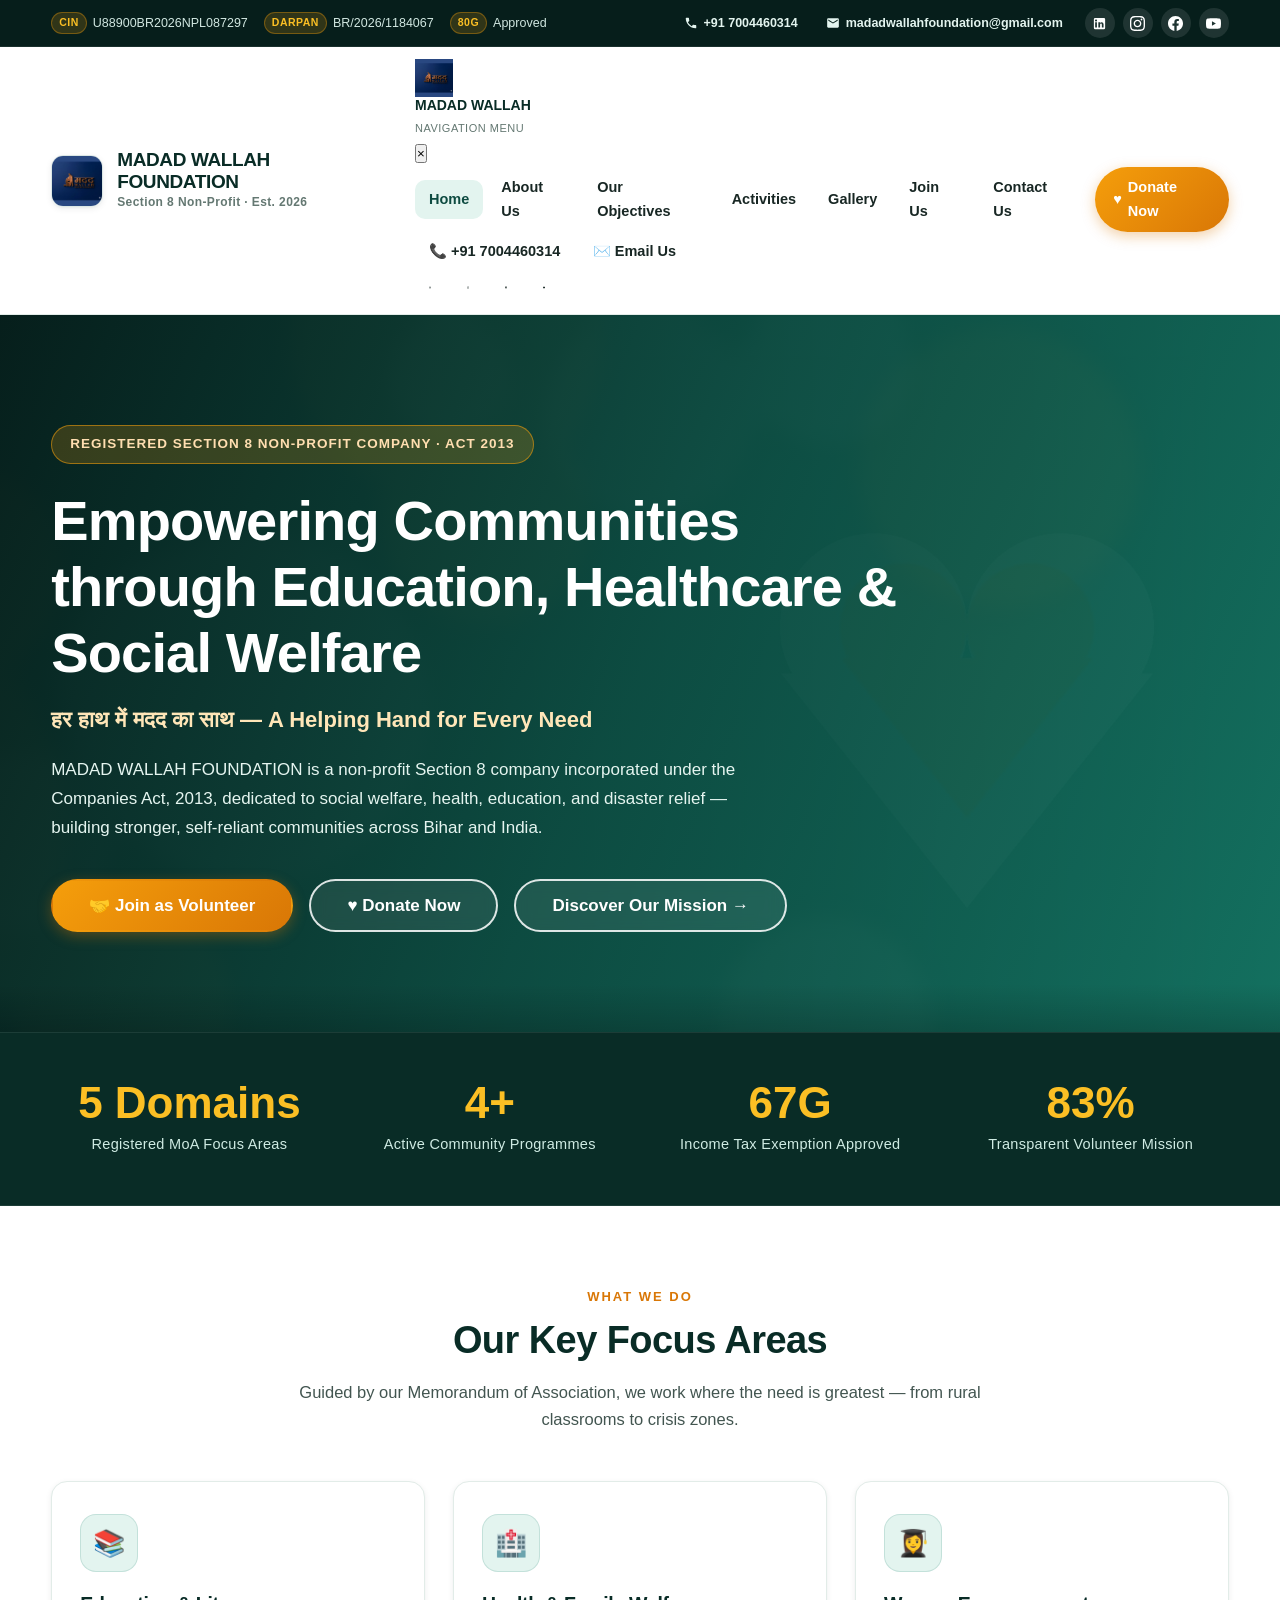
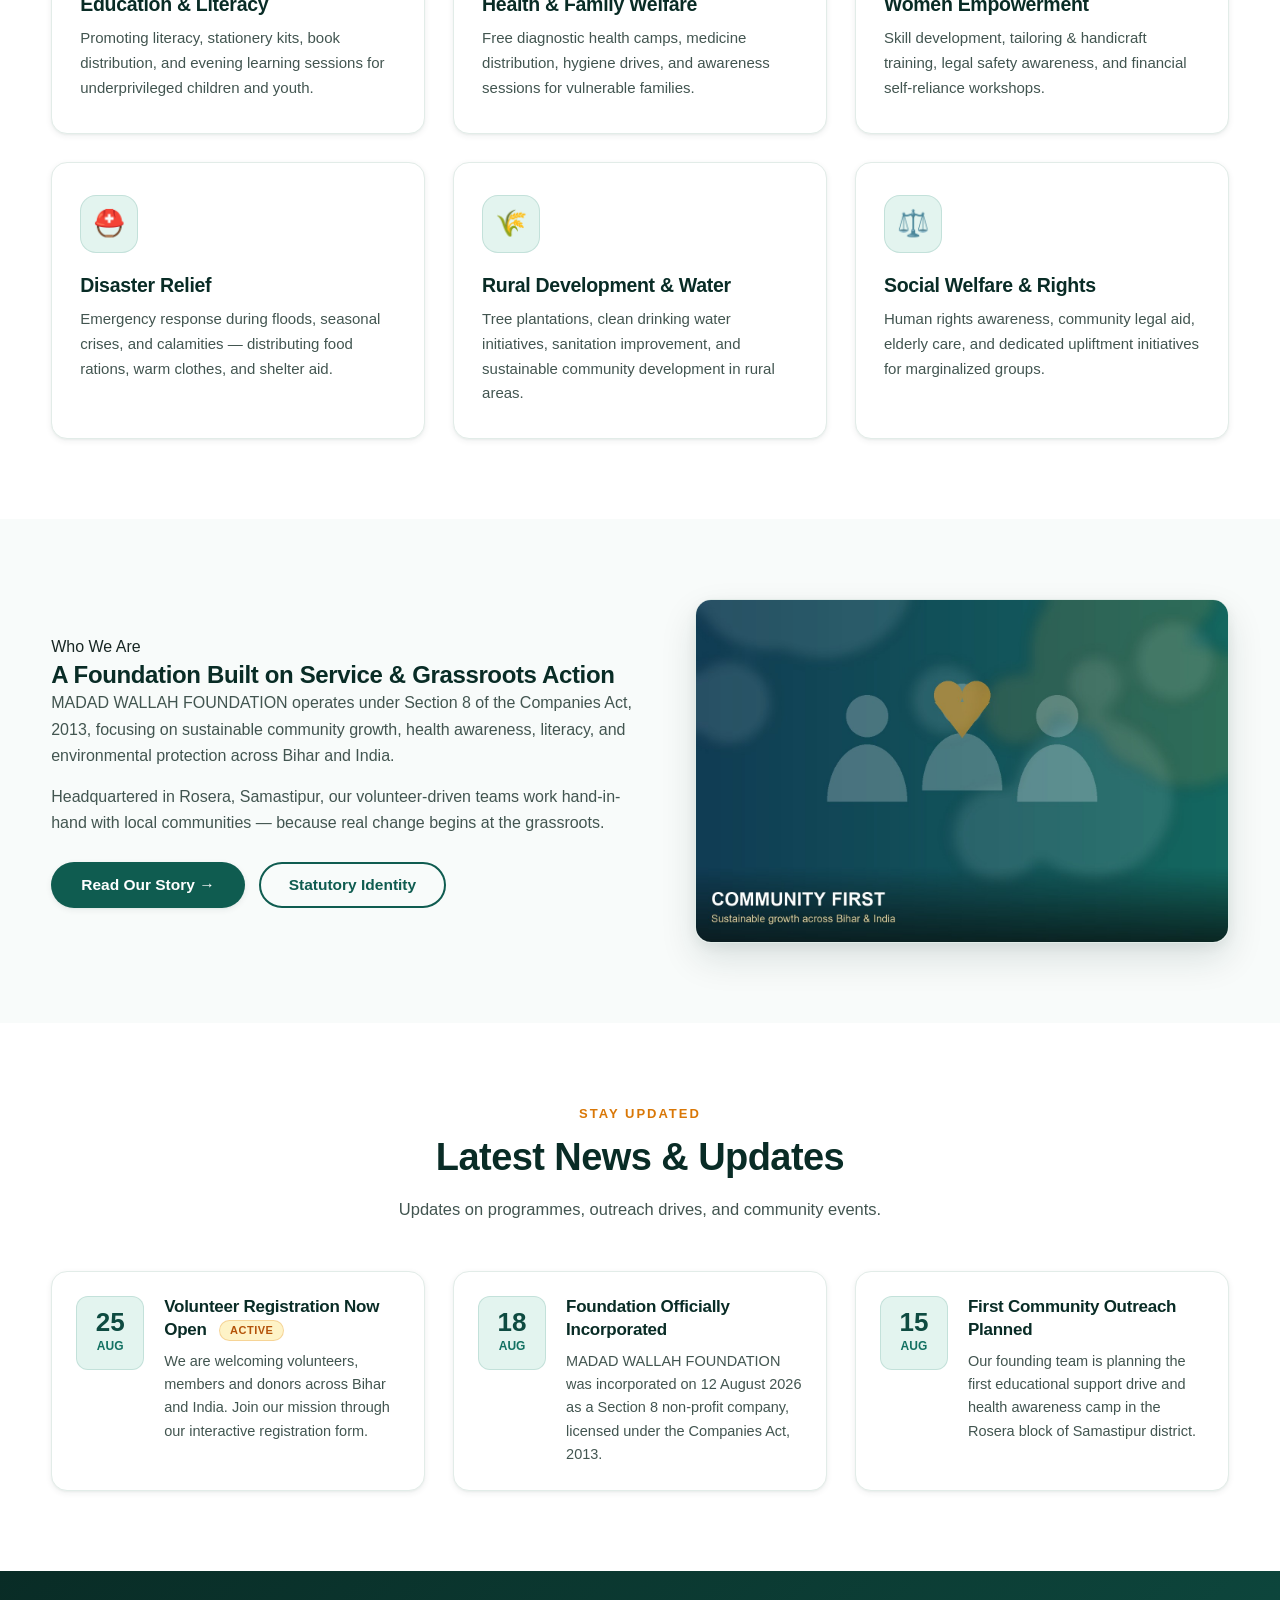
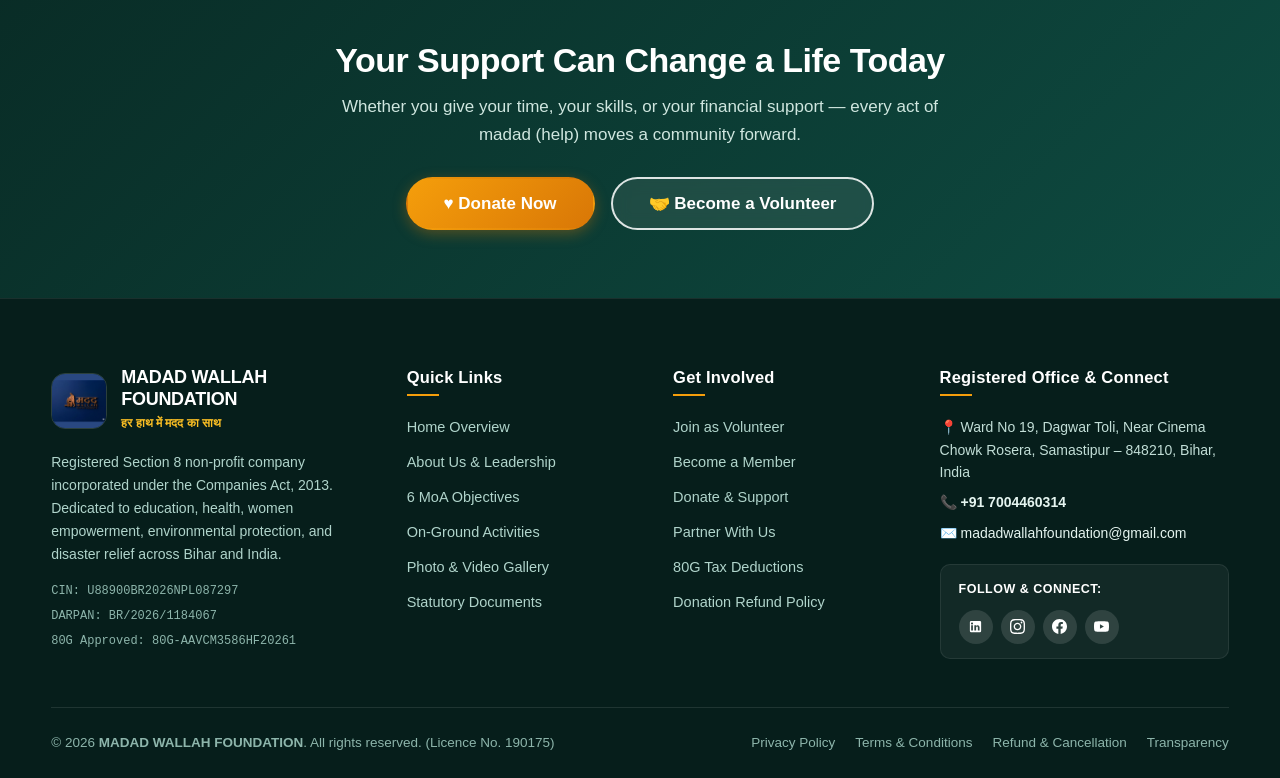
==== index.html @ eb976ca1 "Initial commit" ====
<!DOCTYPE html>
<html lang="en">
<head>
  <meta charset="UTF-8">
  <meta name="viewport" content="width=device-width, initial-scale=1.0">
  <title>Madad Wallah Foundation — Empowering Communities through Education, Healthcare &amp; Social Welfare</title>
  <meta name="description" content="MADAD WALLAH FOUNDATION is a Section 8 non-profit company dedicated to social welfare, health, education, women empowerment, disaster relief and rural development across Bihar and India. DARPAN ID: BR/2026/1184067.">
  <meta name="keywords" content="NGO Bihar, Madad Wallah Foundation, Section 8 company, education NGO, healthcare camps, disaster relief, Samastipur, volunteer, donate">
  <meta property="og:title" content="Madad Wallah Foundation — A Helping Hand for Every Need">
  <meta property="og:description" content="Non-profit Section 8 company dedicated to social welfare, health, education and disaster relief across Bihar and India.">
  <meta property="og:type" content="website">
  <meta property="og:image" content="images/hero-main.jpg">
  <link rel="icon" type="image/png" href="images/favicon.png">
  <link rel="stylesheet" href="css/style.css">
  <script type="application/ld+json">
  {
    "@context": "https://schema.org",
    "@type": "NGO",
    "name": "MADAD WALLAH FOUNDATION",
    "alternateName": "Madad Wallah Foundation",
    "description": "Non-profit Section 8 company incorporated under the Companies Act, 2013, dedicated to social welfare, health, education, and disaster relief.",
    "foundingDate": "2026-08-12",
    "email": "madadwallahfoundation@gmail.com",
    "telephone": "+91-7004460314",
    "sameAs": [
      "https://www.linkedin.com/in/madad-wallah-foundation-58b4a3435/",
      "https://www.instagram.com/madadwallah",
      "https://www.facebook.com/friendsofom"
    ],
    "address": {
      "@type": "PostalAddress",
      "streetAddress": "Ward No 19, Dagwar Toli, Near Cinema Chowk Rosera",
      "addressLocality": "Rosera",
      "addressRegion": "Samastipur, Bihar",
      "postalCode": "848210",
      "addressCountry": "IN"
    },
    "areaServed": "India",
    "identifier": [
      {"@type": "PropertyValue", "name": "CIN", "value": "U88900BR2026NPL087297"},
      {"@type": "PropertyValue", "name": "DARPAN ID", "value": "BR/2026/1184067"},
      {"@type": "PropertyValue", "name": "PAN", "value": "AAVCM3586H"},
      {"@type": "PropertyValue", "name": "Income Tax 12A Registration No.", "value": "12A-AAVCM3586HE20261"},
      {"@type": "PropertyValue", "name": "Income Tax 80G Approval No.", "value": "80G-AAVCM3586HF20261"}
    ]
  }
  </script>
</head>
<body>
<a class="skip-link" href="#main">Skip to main content</a>

<!-- Reusable Top Bar -->
<site-topbar></site-topbar>

<!-- Reusable Header & Navigation -->
<site-header></site-header>

<main id="main">

<!-- ======= HERO ======= -->
<section class="hero">
  <div class="container">
    <span class="kicker">Registered Section 8 Non-Profit Company · Act 2013</span>
    <h1>Empowering Communities through Education, Healthcare &amp; Social Welfare</h1>
    <p class="tagline">हर हाथ में मदद का साथ — A Helping Hand for Every Need</p>
    <p class="intro">MADAD WALLAH FOUNDATION is a non-profit Section 8 company incorporated under the Companies Act, 2013, dedicated to social welfare, health, education, and disaster relief — building stronger, self-reliant communities across Bihar and India.</p>
    <div class="cta-row">
      <a href="join.html" class="btn btn-accent btn-lg">🤝 Join as Volunteer</a>
      <a href="donate.html" class="btn btn-outline btn-lg">♥ Donate Now</a>
      <a href="about.html" class="btn btn-outline btn-lg">Discover Our Mission →</a>
    </div>
  </div>
</section>

<!-- ======= STATS COUNTER STRIP ======= -->
<section class="stats" aria-label="Foundation highlights">
  <div class="container">
    <div class="stat"><div class="num" data-count="6" data-suffix=" Domains">0</div><div class="lbl">Registered MoA Focus Areas</div></div>
    <div class="stat"><div class="num" data-count="5" data-suffix="+">0</div><div class="lbl">Active Community Programmes</div></div>
    <div class="stat"><div class="num" data-count="80" data-suffix="G">80G</div><div class="lbl">Income Tax Exemption Approved</div></div>
    <div class="stat"><div class="num" data-count="100" data-suffix="%">0</div><div class="lbl">Transparent Volunteer Mission</div></div>
  </div>
</section>

<!-- ======= KEY FOCUS AREAS ======= -->
<section class="section">
  <div class="container">
    <div class="section-head">
      <span class="eyebrow">What We Do</span>
      <h2>Our Key Focus Areas</h2>
      <p>Guided by our Memorandum of Association, we work where the need is greatest — from rural classrooms to crisis zones.</p>
    </div>
    <div class="grid grid-3">
      <div class="card">
        <div class="icon">📚</div>
        <h3>Education &amp; Literacy</h3>
        <p>Promoting literacy, stationery kits, book distribution, and evening learning sessions for underprivileged children and youth.</p>
      </div>
      <div class="card">
        <div class="icon">🏥</div>
        <h3>Health &amp; Family Welfare</h3>
        <p>Free diagnostic health camps, medicine distribution, hygiene drives, and awareness sessions for vulnerable families.</p>
      </div>
      <div class="card">
        <div class="icon">👩‍🎓</div>
        <h3>Women Empowerment</h3>
        <p>Skill development, tailoring &amp; handicraft training, legal safety awareness, and financial self-reliance workshops.</p>
      </div>
      <div class="card">
        <div class="icon">⛑️</div>
        <h3>Disaster Relief</h3>
        <p>Emergency response during floods, seasonal crises, and calamities — distributing food rations, warm clothes, and shelter aid.</p>
      </div>
      <div class="card">
        <div class="icon">🌾</div>
        <h3>Rural Development &amp; Water</h3>
        <p>Tree plantations, clean drinking water initiatives, sanitation improvement, and sustainable community development in rural areas.</p>
      </div>
      <div class="card">
        <div class="icon">⚖️</div>
        <h3>Social Welfare &amp; Rights</h3>
        <p>Human rights awareness, community legal aid, elderly care, and dedicated upliftment initiatives for marginalized groups.</p>
      </div>
    </div>
  </div>
</section>

<!-- ======= ABOUT PREVIEW ======= -->
<section class="section section-soft">
  <div class="container">
    <div class="about-split">
      <div>
        <span class="eyebrow">Who We Are</span>
        <h2>A Foundation Built on Service &amp; Grassroots Action</h2>
        <p style="color:var(--ink-soft);margin-bottom:14px;">MADAD WALLAH FOUNDATION operates under Section 8 of the Companies Act, 2013, focusing on sustainable community growth, health awareness, literacy, and environmental protection across Bihar and India.</p>
        <p style="color:var(--ink-soft);margin-bottom:26px;">Headquartered in Rosera, Samastipur, our volunteer-driven teams work hand-in-hand with local communities — because real change begins at the grassroots.</p>
        <div style="display:flex;gap:14px;flex-wrap:wrap;">
          <a href="about.html" class="btn btn-primary">Read Our Story →</a>
          <a href="transparency.html" class="btn btn-outline-dark">Statutory Identity</a>
        </div>
      </div>
      <img src="images/about-community.jpg" alt="Madad Wallah Foundation volunteers working with the community" loading="lazy">
    </div>
  </div>
</section>

<!-- ======= LATEST NEWS ======= -->
<section class="section">
  <div class="container">
    <div class="section-head">
      <span class="eyebrow">Stay Updated</span>
      <h2>Latest News &amp; Updates</h2>
      <p>Updates on programmes, outreach drives, and community events.</p>
    </div>
    <div class="grid grid-3">
      <article class="news-item">
        <div class="date"><div class="d">25</div><div class="m">Aug</div></div>
        <div>
          <h3>Volunteer Registration Now Open <span class="badge-new">Active</span></h3>
          <p>We are welcoming volunteers, members and donors across Bihar and India. Join our mission through our interactive registration form.</p>
        </div>
      </article>
      <article class="news-item">
        <div class="date"><div class="d">18</div><div class="m">Aug</div></div>
        <div>
          <h3>Foundation Officially Incorporated</h3>
          <p>MADAD WALLAH FOUNDATION was incorporated on 12 August 2026 as a Section 8 non-profit company, licensed under the Companies Act, 2013.</p>
        </div>
      </article>
      <article class="news-item">
        <div class="date"><div class="d">15</div><div class="m">Aug</div></div>
        <div>
          <h3>First Community Outreach Planned</h3>
          <p>Our founding team is planning the first educational support drive and health awareness camp in the Rosera block of Samastipur district.</p>
        </div>
      </article>
    </div>
  </div>
</section>

<!-- ======= CTA BAND ======= -->
<section class="section section-dark" style="padding:68px 0;">
  <div class="container" style="text-align:center;">
    <h2 style="font-size:clamp(24px,3vw,34px);margin-bottom:12px;">Your Support Can Change a Life Today</h2>
    <p style="max-width:640px;margin:0 auto 28px;color:#cfe6df;font-size:17px;">Whether you give your time, your skills, or your financial support — every act of madad (help) moves a community forward.</p>
    <div class="cta-row" style="display:flex;gap:16px;justify-content:center;flex-wrap:wrap;">
      <a href="donate.html" class="btn btn-accent btn-lg">♥ Donate Now</a>
      <a href="join.html" class="btn btn-outline btn-lg">🤝 Become a Volunteer</a>
    </div>
  </div>
</section>

</main>

<!-- Reusable Footer -->
<site-footer></site-footer>

<script src="js/components.js"></script>
<script src="js/main.js"></script>
</body>
</html>
---- css/style.css ----
/* ============================================================
   MADAD WALLAH FOUNDATION — Modern Design System Stylesheet
   Production NGO Website · Section 8 Non-Profit Company
   Responsive, Accessible (WCAG AA), Fast & Refined UI/UX
   ============================================================ */

/* ---------- Design Tokens ---------- */
:root {
  --green-950: #061e1b;
  --green-900: #092c26;
  --green-850: #0c3831;
  --green-800: #0e4b41;
  --green-700: #0f5c50;
  --green-600: #137162;
  --green-500: #1b8d7b;
  --green-400: #29aa95;
  --green-200: #bfe5db;
  --green-100: #e3f4ef;
  --green-50:  #f3faf8;

  --saffron-700: #b45309;
  --saffron-600: #d97706;
  --saffron-500: #f59e0b;
  --saffron-400: #fbbf24;
  --saffron-100: #fef3c7;
  --saffron-50:  #fffbeb;

  --ink: #182724;
  --ink-soft: #425550;
  --muted: #647872;
  --line: #e2ece8;
  --line-dark: #c5d8d2;
  --bg: #ffffff;
  --bg-soft: #f8fbfa;
  --bg-subtle: #edf5f2;
  --white: #ffffff;
  --danger: #dc2626;
  --danger-bg: #fef2f2;
  --success: #16a34a;
  --success-bg: #f0fdf4;

  --radius-xs: 6px;
  --radius-sm: 10px;
  --radius: 16px;
  --radius-lg: 22px;
  --radius-full: 9999px;

  --shadow-xs: 0 1px 2px rgba(9, 44, 38, 0.05);
  --shadow-sm: 0 2px 6px rgba(9, 44, 38, 0.07), 0 1px 2px rgba(9, 44, 38, 0.04);
  --shadow-md: 0 8px 24px rgba(9, 44, 38, 0.08), 0 2px 6px rgba(9, 44, 38, 0.04);
  --shadow-lg: 0 16px 36px rgba(9, 44, 38, 0.12), 0 4px 12px rgba(9, 44, 38, 0.06);
  --shadow-xl: 0 24px 52px rgba(9, 44, 38, 0.16);

  --font-sans: -apple-system, BlinkMacSystemFont, "Segoe UI", Roboto, "Helvetica Neue", Arial, sans-serif;
  --font-head: -apple-system, BlinkMacSystemFont, "Segoe UI", Roboto, "Helvetica Neue", Arial, sans-serif;

  --transition-fast: 0.15s ease;
  --transition-base: 0.25s cubic-bezier(0.16, 1, 0.3, 1);
  --transition-slow: 0.4s cubic-bezier(0.16, 1, 0.3, 1);
}

/* ---------- Reset & Base ---------- */
*, *::before, *::after {
  margin: 0;
  padding: 0;
  box-sizing: border-box;
}

html {
  scroll-behavior: smooth;
  -webkit-text-size-adjust: 100%;
}

body {
  font-family: var(--font-sans);
  color: var(--ink);
  background: var(--bg);
  line-height: 1.65;
  font-size: 16px;
  -webkit-font-smoothing: antialiased;
  -moz-osx-font-smoothing: grayscale;
  overflow-x: hidden;
}

body.menu-locked {
  overflow: hidden;
}

img, svg {
  max-width: 100%;
  display: block;
}

a {
  color: var(--green-600);
  text-decoration: none;
  transition: color var(--transition-fast), opacity var(--transition-fast);
}

a:hover {
  color: var(--green-500);
}

h1, h2, h3, h4, h5, h6 {
  font-family: var(--font-head);
  line-height: 1.25;
  color: var(--green-900);
  font-weight: 700;
  letter-spacing: -0.015em;
}

p {
  margin-bottom: 1rem;
}
p:last-child {
  margin-bottom: 0;
}

/* Custom Elements display */
site-topbar, site-header, site-footer {
  display: block;
  width: 100%;
}

.container {
  width: min(1200px, 92%);
  margin: 0 auto;
}

.section {
  padding: 80px 0;
  position: relative;
}

.section-soft {
  background: var(--bg-soft);
}

.section-dark {
  background: linear-gradient(135deg, var(--green-900) 0%, var(--green-800) 100%);
  color: #e2f2ed;
}

.section-dark h2, .section-dark h3 {
  color: #ffffff;
}

/* ---------- Accessibility & Focus ---------- */
.skip-link {
  position: absolute;
  left: -9999px;
  top: 12px;
  z-index: 999;
  background: var(--saffron-500);
  color: var(--green-950);
  font-weight: 800;
  padding: 12px 20px;
  border-radius: var(--radius-xs);
  box-shadow: var(--shadow-lg);
}

.skip-link:focus {
  left: 16px;
}

:focus-visible {
  outline: 3px solid var(--saffron-500);
  outline-offset: 3px;
}

/* ---------- Topbar Component ---------- */
.topbar {
  background: var(--green-950);
  color: #d1e7e1;
  font-size: 13px;
  border-bottom: 1px solid rgba(255, 255, 255, 0.08);
  position: relative;
  z-index: 101;
}

.topbar .container {
  display: flex;
  align-items: center;
  justify-content: space-between;
  gap: 16px;
  padding: 8px 0;
  flex-wrap: wrap;
}

.topbar .reg-info {
  display: flex;
  align-items: center;
  gap: 16px;
  flex-wrap: wrap;
}

.topbar .topbar-right {
  display: flex;
  align-items: center;
  gap: 16px;
  flex-wrap: wrap;
}

.topbar .reg-item {
  display: inline-flex;
  align-items: center;
  gap: 6px;
  font-size: 12.5px;
  font-weight: 500;
}

.topbar .reg-badge {
  background: rgba(245, 158, 11, 0.18);
  color: var(--saffron-400);
  font-weight: 800;
  font-size: 10.5px;
  padding: 1px 7px;
  border-radius: var(--radius-full);
  letter-spacing: 0.5px;
  border: 1px solid rgba(245, 158, 11, 0.35);
}

.topbar .topbar-link {
  display: inline-flex;
  align-items: center;
  gap: 6px;
  color: #e3f4ef;
  font-weight: 600;
  font-size: 12.5px;
  padding: 2px 6px;
  border-radius: var(--radius-xs);
  transition: background var(--transition-fast), color var(--transition-fast);
}

.topbar .topbar-link:hover {
  background: rgba(255, 255, 255, 0.12);
  color: var(--saffron-400);
}

/* Social Media Buttons */
.socials {
  display: flex;
  align-items: center;
  gap: 8px;
}

.social-btn {
  width: 30px;
  height: 30px;
  border-radius: 50%;
  display: inline-flex;
  align-items: center;
  justify-content: center;
  background: rgba(255, 255, 255, 0.10);
  color: #ffffff;
  transition: all var(--transition-base);
  position: relative;
}

.social-btn svg {
  width: 15px;
  height: 15px;
  transition: transform var(--transition-fast);
}

.social-btn:hover {
  transform: translateY(-2px) scale(1.08);
  color: #ffffff;
}

.social-btn:hover svg {
  transform: scale(1.1);
}

.social-btn.social-linkedin:hover {
  background: #0077b5;
  box-shadow: 0 4px 12px rgba(0, 119, 181, 0.4);
}

.social-btn.social-instagram:hover {
  background: radial-gradient(circle at 30% 107%, #fdf497 0%, #fdf497 5%, #fd5949 45%, #d6249f 60%, #285AEB 90%);
  box-shadow: 0 4px 12px rgba(214, 36, 159, 0.4);
}

.social-btn.social-facebook:hover {
  background: #1877f2;
  box-shadow: 0 4px 12px rgba(24, 119, 242, 0.4);
}

.social-btn.social-youtube:hover {
  background: #ff0000;
  box-shadow: 0 4px 12px rgba(255, 0, 0, 0.4);
}

/* ---------- Site Header & Navigation ---------- */
.site-header {
  background: rgba(255, 255, 255, 0.96);
  backdrop-filter: blur(14px);
  -webkit-backdrop-filter: blur(14px);
  position: sticky;
  top: 0;
  z-index: 100;
  border-bottom: 1px solid var(--line);
  box-shadow: var(--shadow-xs);
  transition: box-shadow var(--transition-base);
}

.site-header .container {
  display: flex;
  align-items: center;
  justify-content: space-between;
  padding: 12px 0;
  gap: 20px;
}

.brand {
  display: flex;
  align-items: center;
  gap: 14px;
  text-decoration: none;
}

.brand img {
  width: 52px;
  height: 52px;
  border-radius: 12px;
  object-fit: cover;
  box-shadow: var(--shadow-sm);
  border: 1px solid rgba(15, 92, 80, 0.15);
}

.brand .brand-text {
  display: flex;
  flex-direction: column;
}

.brand .brand-name {
  font-family: var(--font-head);
  font-weight: 800;
  font-size: 19px;
  color: var(--green-900);
  letter-spacing: -0.02em;
  line-height: 1.15;
}

.brand .brand-sub {
  font-size: 12px;
  color: var(--muted);
  font-weight: 600;
  letter-spacing: 0.4px;
}

.main-nav ul {
  display: flex;
  list-style: none;
  gap: 4px;
  align-items: center;
}

.main-nav a {
  display: inline-flex;
  align-items: center;
  padding: 8px 14px;
  border-radius: var(--radius-sm);
  color: var(--ink);
  font-weight: 600;
  font-size: 14.5px;
  transition: all var(--transition-fast);
  position: relative;
}

.main-nav a:hover {
  background: var(--green-100);
  color: var(--green-700);
}

.main-nav a.active {
  color: var(--green-800);
  background: var(--green-100);
  font-weight: 700;
}

/* Nav Donate CTA button */
.main-nav a.nav-donate {
  background: linear-gradient(135deg, var(--saffron-500) 0%, var(--saffron-600) 100%);
  color: #ffffff;
  font-weight: 800;
  padding: 9px 18px;
  border-radius: var(--radius-full);
  margin-left: 8px;
  box-shadow: 0 4px 14px rgba(217, 119, 6, 0.35);
  display: inline-flex;
  gap: 6px;
  align-items: center;
}

.main-nav a.nav-donate:hover {
  background: linear-gradient(135deg, var(--saffron-600) 0%, var(--saffron-700) 100%);
  color: #ffffff;
  transform: translateY(-2px);
  box-shadow: 0 6px 18px rgba(217, 119, 6, 0.45);
}

.heart-pulse {
  display: inline-block;
  animation: pulseHeart 1.8s infinite ease-in-out;
  color: #ffffff;
}

@keyframes pulseHeart {
  0%, 100% { transform: scale(1); }
  50% { transform: scale(1.25); }
}

/* Mobile Nav Toggle */
.nav-toggle {
  display: none;
  background: var(--green-50);
  border: 1.5px solid var(--line-dark);
  border-radius: var(--radius-sm);
  width: 44px;
  height: 44px;
  cursor: pointer;
  align-items: center;
  justify-content: center;
  padding: 0;
  transition: all var(--transition-fast);
}

.nav-toggle:hover {
  background: var(--green-100);
  border-color: var(--green-600);
}

.nav-toggle-icon {
  width: 22px;
  height: 16px;
  position: relative;
  display: flex;
  flex-direction: column;
  justify-content: space-between;
}

.nav-toggle-icon span {
  display: block;
  height: 2.5px;
  width: 100%;
  background: var(--green-900);
  border-radius: 2px;
  transition: all var(--transition-base);
  transform-origin: center;
}

.nav-toggle.open .nav-toggle-icon span:nth-child(1) {
  transform: translateY(6.75px) rotate(45deg);
}

.nav-toggle.open .nav-toggle-icon span:nth-child(2) {
  opacity: 0;
  transform: scaleX(0);
}

.nav-toggle.open .nav-toggle-icon span:nth-child(3) {
  transform: translateY(-6.75px) rotate(-45deg);
}

.nav-backdrop {
  display: none;
  position: fixed;
  inset: 0;
  background: rgba(6, 30, 27, 0.5);
  backdrop-filter: blur(4px);
  z-index: 95;
  opacity: 0;
  transition: opacity var(--transition-base);
}

.nav-backdrop.show {
  display: block;
  opacity: 1;
}

/* ---------- Buttons ---------- */
.btn {
  display: inline-flex;
  align-items: center;
  justify-content: center;
  gap: 10px;
  padding: 13px 28px;
  border-radius: var(--radius-full);
  font-weight: 700;
  font-size: 15.5px;
  border: 2px solid transparent;
  cursor: pointer;
  transition: all var(--transition-base);
  text-align: center;
  text-decoration: none;
  line-height: 1;
}

.btn-primary {
  background: var(--green-700);
  color: #ffffff;
  box-shadow: var(--shadow-sm);
}

.btn-primary:hover {
  background: var(--green-600);
  color: #ffffff;
  transform: translateY(-2px);
  box-shadow: var(--shadow-md);
}

.btn-accent {
  background: linear-gradient(135deg, var(--saffron-500) 0%, var(--saffron-600) 100%);
  color: #ffffff;
  box-shadow: 0 4px 14px rgba(217, 119, 6, 0.35);
}

.btn-accent:hover {
  background: linear-gradient(135deg, var(--saffron-600) 0%, var(--saffron-700) 100%);
  color: #ffffff;
  transform: translateY(-2px);
  box-shadow: 0 8px 22px rgba(217, 119, 6, 0.45);
}

.btn-outline {
  border-color: rgba(255, 255, 255, 0.85);
  color: #ffffff;
  background: rgba(255, 255, 255, 0.08);
  backdrop-filter: blur(8px);
}

.btn-outline:hover {
  background: #ffffff;
  color: var(--green-900);
  border-color: #ffffff;
  transform: translateY(-2px);
  box-shadow: var(--shadow-md);
}

.btn-outline-dark {
  border-color: var(--green-700);
  color: var(--green-700);
  background: transparent;
}

.btn-outline-dark:hover {
  background: var(--green-700);
  color: #ffffff;
  transform: translateY(-2px);
}

.btn-lg {
  padding: 16px 36px;
  font-size: 17px;
}

.btn-block {
  width: 100%;
}

/* ---------- Hero Section (Home) ---------- */
.hero {
  position: relative;
  color: #ffffff;
  overflow: hidden;
  background: linear-gradient(115deg, rgba(6, 30, 27, 0.94) 0%, rgba(13, 75, 65, 0.88) 50%, rgba(19, 113, 98, 0.76) 100%),
              url("../images/hero-main.jpg") center/cover no-repeat;
}

.hero::after {
  content: "";
  position: absolute;
  bottom: 0;
  left: 0;
  right: 0;
  height: 48px;
  background: linear-gradient(to top, rgba(0, 0, 0, 0.2), transparent);
  pointer-events: none;
}

.hero .container {
  padding: 110px 0 100px;
  position: relative;
  z-index: 2;
}

.hero .kicker {
  display: inline-flex;
  align-items: center;
  gap: 8px;
  background: rgba(245, 158, 11, 0.2);
  border: 1px solid rgba(245, 158, 11, 0.55);
  color: #ffdeb0;
  padding: 7px 18px;
  border-radius: var(--radius-full);
  font-size: 13.5px;
  font-weight: 700;
  letter-spacing: 1px;
  text-transform: uppercase;
  margin-bottom: 24px;
}

.hero h1 {
  color: #ffffff;
  font-size: clamp(32px, 4.8vw, 56px);
  font-weight: 800;
  max-width: 860px;
  margin-bottom: 16px;
  line-height: 1.18;
}

.hero .tagline {
  font-size: clamp(18px, 2.2vw, 22px);
  color: #ffe6b8;
  font-weight: 600;
  margin-bottom: 18px;
}

.hero p.intro {
  max-width: 700px;
  font-size: 17px;
  color: #e5f5f0;
  margin-bottom: 36px;
  line-height: 1.7;
}

.hero .cta-row {
  display: flex;
  gap: 16px;
  flex-wrap: wrap;
}

/* ---------- Page Hero (Inner Pages) ---------- */
.page-hero {
  background: linear-gradient(110deg, rgba(6, 30, 27, 0.95), rgba(13, 75, 65, 0.88)),
              url("../images/hero-main.jpg") center/cover no-repeat;
  color: #ffffff;
  padding: 68px 0;
  text-align: center;
  border-bottom: 1px solid var(--line);
}

.page-hero h1 {
  color: #ffffff;
  font-size: clamp(28px, 3.8vw, 44px);
  margin-bottom: 10px;
  font-weight: 800;
}

.page-hero p {
  color: #d7ede6;
  max-width: 650px;
  margin: 0 auto;
  font-size: 17px;
}

.breadcrumb {
  font-size: 13.5px;
  color: #b0d8cc;
  margin-top: 16px;
  display: inline-flex;
  align-items: center;
  gap: 6px;
}

.breadcrumb a {
  color: #fde68a;
  font-weight: 600;
}

.breadcrumb a:hover {
  color: #ffffff;
  text-decoration: underline;
}

/* ---------- Section Headings ---------- */
.section-head {
  text-align: center;
  max-width: 720px;
  margin: 0 auto 48px;
}

.section-head .eyebrow {
  color: var(--saffron-600);
  font-weight: 800;
  letter-spacing: 2px;
  text-transform: uppercase;
  font-size: 13px;
  margin-bottom: 10px;
  display: block;
}

.section-head h2 {
  font-size: clamp(26px, 3.2vw, 38px);
  margin-bottom: 14px;
}

.section-head p {
  color: var(--ink-soft);
  font-size: 16.5px;
}

/* ---------- Cards & Grids ---------- */
.grid {
  display: grid;
  gap: 28px;
}

.grid-2 { grid-template-columns: repeat(2, 1fr); }
.grid-3 { grid-template-columns: repeat(3, 1fr); }
.grid-4 { grid-template-columns: repeat(4, 1fr); }

.card {
  background: #ffffff;
  border: 1px solid var(--line);
  border-radius: var(--radius);
  padding: 32px 28px;
  box-shadow: var(--shadow-sm);
  transition: all var(--transition-base);
  position: relative;
}

.card:hover {
  transform: translateY(-5px);
  box-shadow: var(--shadow-md);
  border-color: var(--line-dark);
}

.card .icon {
  width: 58px;
  height: 58px;
  border-radius: 16px;
  display: flex;
  align-items: center;
  justify-content: center;
  font-size: 26px;
  margin-bottom: 20px;
  background: var(--green-100);
  border: 1px solid rgba(19, 113, 98, 0.15);
}

.card h3 {
  font-size: 19.5px;
  margin-bottom: 10px;
}

.card p {
  color: var(--ink-soft);
  font-size: 15px;
  line-height: 1.65;
}

/* ---------- Stats Counter Strip ---------- */
.stats {
  background: var(--green-900);
  color: #ffffff;
  border-top: 1px solid rgba(255, 255, 255, 0.08);
  border-bottom: 1px solid rgba(255, 255, 255, 0.08);
}

.stats .container {
  display: grid;
  grid-template-columns: repeat(4, 1fr);
  gap: 24px;
  padding: 48px 0;
  text-align: center;
}

.stat .num {
  font-size: clamp(34px, 3.5vw, 44px);
  font-weight: 800;
  color: var(--saffron-400);
  font-family: var(--font-head);
  line-height: 1;
  margin-bottom: 8px;
}

.stat .lbl {
  font-size: 14.5px;
  color: #cfebe3;
  letter-spacing: 0.3px;
  font-weight: 500;
}

/* ---------- News Items ---------- */
.news-item {
  display: flex;
  gap: 20px;
  background: #ffffff;
  border: 1px solid var(--line);
  border-radius: var(--radius);
  padding: 24px;
  box-shadow: var(--shadow-sm);
  transition: all var(--transition-base);
}

.news-item:hover {
  transform: translateY(-4px);
  box-shadow: var(--shadow-md);
  border-color: var(--line-dark);
}

.news-item .date {
  flex: 0 0 68px;
  text-align: center;
  background: var(--green-100);
  border-radius: 12px;
  padding: 12px 6px;
  height: fit-content;
  border: 1px solid rgba(19, 113, 98, 0.15);
}

.news-item .date .d {
  font-size: 26px;
  font-weight: 800;
  color: var(--green-800);
  line-height: 1;
}

.news-item .date .m {
  font-size: 12px;
  font-weight: 700;
  color: var(--green-600);
  text-transform: uppercase;
  margin-top: 2px;
}

.news-item h3 {
  font-size: 17px;
  margin-bottom: 8px;
  line-height: 1.35;
}

.news-item p {
  font-size: 14.5px;
  color: var(--ink-soft);
  line-height: 1.6;
}

.badge-new {
  display: inline-block;
  background: var(--saffron-100);
  color: var(--saffron-700);
  font-size: 11px;
  font-weight: 800;
  padding: 2px 10px;
  border-radius: var(--radius-full);
  letter-spacing: 0.5px;
  text-transform: uppercase;
  margin-left: 8px;
  vertical-align: middle;
  border: 1px solid rgba(217, 119, 6, 0.25);
}

/* ---------- About Page Elements ---------- */
.about-split {
  display: grid;
  grid-template-columns: 1.05fr 0.95fr;
  gap: 54px;
  align-items: center;
}

.about-split img {
  border-radius: var(--radius);
  box-shadow: var(--shadow-lg);
  border: 1px solid var(--line);
}

.vm-card {
  border-left: 5px solid var(--saffron-500);
}

.vm-card.mission {
  border-left-color: var(--green-600);
}

.leader-card {
  text-align: center;
}

.leader-card img {
  width: 136px;
  height: 136px;
  border-radius: 50%;
  margin: 0 auto 18px;
  border: 4px solid var(--green-100);
  box-shadow: var(--shadow-sm);
  object-fit: cover;
}

.leader-card h3 {
  font-size: 19px;
}

.leader-card .role {
  color: var(--saffron-600);
  font-weight: 700;
  font-size: 13.5px;
  text-transform: uppercase;
  letter-spacing: 1px;
  margin-bottom: 8px;
}

/* ---------- Objectives ---------- */
.obj-card {
  position: relative;
  overflow: hidden;
}

.obj-card::before {
  content: "";
  position: absolute;
  top: 0;
  left: 0;
  right: 0;
  height: 4px;
  background: linear-gradient(90deg, var(--green-600), var(--saffron-500));
}

.obj-card ul {
  list-style: none;
  margin-top: 14px;
}

.obj-card li {
  padding: 6px 0 6px 26px;
  position: relative;
  font-size: 14.5px;
  color: var(--ink-soft);
  line-height: 1.5;
}

.obj-card li::before {
  content: "✓";
  position: absolute;
  left: 0;
  color: var(--green-600);
  font-weight: 800;
}

/* ---------- Activities ---------- */
.activity-card {
  padding: 0;
  overflow: hidden;
}

.activity-card img {
  height: 220px;
  width: 100%;
  object-fit: cover;
  transition: transform var(--transition-slow);
}

.activity-card:hover img {
  transform: scale(1.05);
}

.activity-card .body {
  padding: 26px;
}

.activity-card .tag {
  display: inline-block;
  background: var(--green-100);
  color: var(--green-800);
  font-size: 12px;
  font-weight: 800;
  padding: 4px 14px;
  border-radius: var(--radius-full);
  letter-spacing: 0.6px;
  text-transform: uppercase;
  margin-bottom: 12px;
}

/* ---------- Gallery & Lightbox ---------- */
.gallery-grid {
  display: grid;
  grid-template-columns: repeat(3, 1fr);
  gap: 24px;
}

.gallery-item {
  position: relative;
  border-radius: var(--radius);
  overflow: hidden;
  cursor: pointer;
  box-shadow: var(--shadow-sm);
  border: none;
  padding: 0;
  background: none;
  display: block;
  width: 100%;
}

.gallery-item img {
  width: 100%;
  height: 270px;
  object-fit: cover;
  transition: transform var(--transition-slow);
}

.gallery-item:hover img {
  transform: scale(1.06);
}

.gallery-item .cap {
  position: absolute;
  inset: auto 0 0 0;
  padding: 40px 20px 16px;
  color: #ffffff;
  text-align: left;
  background: linear-gradient(transparent, rgba(6, 30, 27, 0.9) 70%);
  font-weight: 700;
  font-size: 15px;
}

.gallery-item .cap small {
  display: block;
  font-weight: 400;
  color: #fed7aa;
  font-size: 13px;
  margin-top: 3px;
}

/* Lightbox Modal */
.lightbox {
  position: fixed;
  inset: 0;
  background: rgba(4, 18, 16, 0.94);
  backdrop-filter: blur(8px);
  -webkit-backdrop-filter: blur(8px);
  z-index: 999;
  display: none;
  align-items: center;
  justify-content: center;
  padding: 40px;
}

.lightbox.open {
  display: flex;
}

.lightbox img {
  max-width: min(980px, 92vw);
  max-height: 80vh;
  border-radius: var(--radius);
  box-shadow: var(--shadow-xl);
  border: 1px solid rgba(255, 255, 255, 0.15);
  animation: zoomIn 0.25s ease;
}

@keyframes zoomIn {
  from { opacity: 0; transform: scale(0.95); }
  to { opacity: 1; transform: scale(1); }
}

.lightbox .lb-close {
  position: absolute;
  top: 24px;
  right: 32px;
  background: rgba(255, 255, 255, 0.1);
  border: 1px solid rgba(255, 255, 255, 0.2);
  color: #ffffff;
  font-size: 32px;
  width: 48px;
  height: 48px;
  border-radius: 50%;
  display: flex;
  align-items: center;
  justify-content: center;
  cursor: pointer;
  line-height: 1;
  transition: all var(--transition-fast);
}

.lightbox .lb-close:hover {
  background: var(--danger);
  border-color: var(--danger);
}

.lightbox .lb-nav {
  position: absolute;
  top: 50%;
  transform: translateY(-50%);
  background: rgba(255, 255, 255, 0.12);
  border: 1px solid rgba(255, 255, 255, 0.25);
  color: #ffffff;
  font-size: 28px;
  width: 52px;
  height: 52px;
  border-radius: 50%;
  display: flex;
  align-items: center;
  justify-content: center;
  cursor: pointer;
  transition: all var(--transition-fast);
}

.lightbox .lb-nav:hover {
  background: var(--saffron-500);
  color: var(--green-950);
  border-color: var(--saffron-500);
}

.lightbox .lb-prev { left: 24px; }
.lightbox .lb-next { right: 24px; }

.lightbox .lb-cap {
  position: absolute;
  bottom: 24px;
  color: #e5f5f0;
  font-size: 15px;
  text-align: center;
  width: 80%;
  left: 10%;
  background: rgba(0, 0, 0, 0.5);
  padding: 8px 16px;
  border-radius: var(--radius-full);
}

.lightbox .lb-counter {
  position: absolute;
  top: 32px;
  left: 32px;
  color: #fed7aa;
  font-weight: 700;
  font-size: 14px;
}

.video-grid {
  display: grid;
  grid-template-columns: repeat(2, 1fr);
  gap: 28px;
}

.video-frame {
  position: relative;
  padding-bottom: 56.25%;
  border-radius: var(--radius);
  overflow: hidden;
  box-shadow: var(--shadow-md);
  background: var(--green-900);
}

.video-frame iframe {
  position: absolute;
  inset: 0;
  width: 100%;
  height: 100%;
  border: 0;
}

/* ---------- Forms & Inputs ---------- */
.form-card {
  background: #ffffff;
  border: 1px solid var(--line);
  border-radius: var(--radius);
  box-shadow: var(--shadow-md);
  padding: 40px;
}

.form-grid {
  display: grid;
  grid-template-columns: 1fr 1fr;
  gap: 22px;
}

.form-group {
  display: flex;
  flex-direction: column;
  gap: 8px;
}

.form-group.full {
  grid-column: 1 / -1;
}

.form-group label {
  font-weight: 700;
  font-size: 14.5px;
  color: var(--green-900);
}

.form-group label .req {
  color: var(--danger);
  font-weight: 800;
}

.form-group input, .form-group select, .form-group textarea {
  padding: 13px 16px;
  border: 1.5px solid var(--line-dark);
  border-radius: var(--radius-sm);
  font-size: 15px;
  font-family: inherit;
  background: #ffffff;
  color: var(--ink);
  transition: all var(--transition-fast);
}

.form-group input:focus, .form-group select:focus, .form-group textarea:focus {
  border-color: var(--green-600);
  outline: none;
  box-shadow: 0 0 0 3px rgba(27, 141, 123, 0.18);
}

.form-group input.has-error, .form-group select.has-error, .form-group textarea.has-error {
  border-color: var(--danger);
  background: var(--danger-bg);
}

.form-error {
  color: var(--danger);
  font-size: 12.5px;
  font-weight: 600;
  margin-top: 2px;
}

.checkbox-row {
  display: flex;
  flex-wrap: wrap;
  gap: 12px;
}

.checkbox-row label {
  display: inline-flex;
  align-items: center;
  gap: 8px;
  background: var(--bg-soft);
  border: 1.5px solid var(--line);
  padding: 10px 18px;
  border-radius: var(--radius-full);
  cursor: pointer;
  font-weight: 600;
  font-size: 14px;
  transition: all var(--transition-fast);
}

.checkbox-row label:hover {
  background: var(--green-100);
  border-color: var(--green-400);
}

.checkbox-row input[type="checkbox"] {
  accent-color: var(--green-600);
  width: 17px;
  height: 17px;
}

.checkbox-row label:has(input:checked) {
  background: var(--green-100);
  border-color: var(--green-600);
  color: var(--green-900);
}

.form-note {
  font-size: 13.5px;
  color: var(--muted);
  margin-top: 14px;
}

.form-success {
  display: none;
  background: var(--success-bg);
  border: 1.5px solid var(--success);
  color: #14532d;
  padding: 18px 24px;
  border-radius: var(--radius-sm);
  font-weight: 600;
  margin-bottom: 24px;
}

.form-success.show {
  display: block;
}

/* Google Form Wrap */
.gform-wrap {
  border-radius: var(--radius);
  overflow: hidden;
  box-shadow: var(--shadow-md);
  background: #ffffff;
}

.gform-wrap iframe {
  width: 100%;
  height: 1200px;
  border: 0;
  display: block;
}

/* ---------- Donate Page ---------- */
.donate-grid {
  display: grid;
  grid-template-columns: 1.15fr 0.85fr;
  gap: 44px;
  align-items: start;
}

.bank-table-wrapper {
  overflow-x: auto;
  border-radius: var(--radius);
  box-shadow: var(--shadow-sm);
  border: 1px solid var(--line);
}

.bank-table {
  width: 100%;
  border-collapse: collapse;
  background: #ffffff;
}

.bank-table th, .bank-table td {
  padding: 16px 20px;
  text-align: left;
  font-size: 15px;
  border-bottom: 1px solid var(--line);
}

.bank-table th {
  background: var(--green-100);
  color: var(--green-900);
  width: 38%;
  font-size: 14px;
  font-weight: 700;
}

.bank-table tr:last-child th, .bank-table tr:last-child td {
  border-bottom: none;
}

.bank-table td {
  font-weight: 600;
  color: var(--ink);
}

.copy-btn {
  background: var(--green-100);
  border: 1px solid rgba(19, 113, 98, 0.2);
  color: var(--green-700);
  font-size: 12px;
  font-weight: 800;
  padding: 4px 10px;
  border-radius: var(--radius-xs);
  cursor: pointer;
  margin-left: 8px;
  transition: all var(--transition-fast);
}

.copy-btn:hover {
  background: var(--green-600);
  color: #ffffff;
}

.copy-btn.copy-success {
  background: var(--success);
  color: #ffffff;
  border-color: var(--success);
}

.copy-btn.copy-disabled {
  background: var(--saffron-100);
  color: var(--saffron-700);
  border-color: var(--saffron-400);
}

.qr-card {
  text-align: center;
}

.qr-card img {
  width: 230px;
  margin: 0 auto 16px;
  border: 1px solid var(--line);
  border-radius: var(--radius-sm);
  padding: 12px;
  background: #ffffff;
  box-shadow: var(--shadow-xs);
}

.upi-cta-btn {
  display: inline-flex;
  align-items: center;
  justify-content: center;
  gap: 8px;
  background: var(--green-700);
  color: #ffffff;
  padding: 10px 20px;
  border-radius: var(--radius-full);
  font-weight: 700;
  font-size: 14px;
  margin-top: 14px;
  text-decoration: none;
  transition: all var(--transition-fast);
}

.upi-cta-btn:hover {
  background: var(--green-600);
  color: #ffffff;
  transform: translateY(-2px);
}

.amount-chips {
  display: flex;
  gap: 10px;
  flex-wrap: wrap;
  margin: 18px 0;
}

.amount-chips button {
  border: 1.5px solid var(--green-600);
  background: #ffffff;
  color: var(--green-800);
  font-weight: 800;
  font-size: 16px;
  padding: 11px 22px;
  border-radius: var(--radius-sm);
  cursor: pointer;
  transition: all var(--transition-fast);
}

.amount-chips button:hover, .amount-chips button.sel {
  background: var(--green-700);
  color: #ffffff;
  box-shadow: 0 4px 12px rgba(15, 92, 80, 0.25);
}

.impact-list {
  list-style: none;
  margin-top: 12px;
}

.impact-list li {
  padding: 12px 0 12px 36px;
  position: relative;
  border-bottom: 1px dashed var(--line);
  font-size: 15px;
}

.impact-list li:last-child {
  border-bottom: none;
}

.impact-list li::before {
  content: "❤";
  position: absolute;
  left: 4px;
  color: var(--saffron-500);
  font-size: 18px;
}

.impact-list li strong {
  color: var(--green-800);
}

/* ---------- Statutory Documents & Transparency ---------- */
.doc-table-wrapper {
  overflow-x: auto;
  border-radius: var(--radius);
  box-shadow: var(--shadow-md);
  border: 1px solid var(--line);
}

.doc-table {
  width: 100%;
  border-collapse: collapse;
  background: #ffffff;
}

.doc-table th, .doc-table td {
  padding: 18px 24px;
  text-align: left;
  border-bottom: 1px solid var(--line);
  font-size: 15.5px;
}

.doc-table thead th {
  background: var(--green-800);
  color: #ffffff;
  font-size: 14.5px;
  letter-spacing: 0.5px;
  text-transform: uppercase;
  font-weight: 700;
}

.doc-table tbody tr:nth-child(even) {
  background: var(--bg-soft);
}

.doc-table td:last-child {
  font-weight: 700;
  color: var(--green-800);
  font-family: ui-monospace, SFMono-Regular, Consolas, Menlo, monospace;
}

/* ---------- Contact Page Enhancements ---------- */
.contact-grid {
  display: grid;
  grid-template-columns: 1fr 1.15fr;
  gap: 44px;
  align-items: start;
}

.contact-item {
  display: flex;
  gap: 18px;
  padding: 20px 0;
  border-bottom: 1px solid var(--line);
}

.contact-item:last-child {
  border-bottom: none;
}

.contact-item .ci-icon {
  flex: 0 0 52px;
  height: 52px;
  border-radius: 14px;
  background: var(--green-100);
  display: flex;
  align-items: center;
  justify-content: center;
  font-size: 22px;
  border: 1px solid rgba(19, 113, 98, 0.15);
}

.contact-item h3 {
  font-size: 17px;
  margin-bottom: 4px;
}

.contact-item p, .contact-item a {
  font-size: 15px;
  color: var(--ink-soft);
}

.social-links-grid {
  display: flex;
  flex-wrap: wrap;
  gap: 12px;
  margin-top: 12px;
}

.social-link-pill {
  display: inline-flex;
  align-items: center;
  gap: 8px;
  padding: 8px 16px;
  border-radius: var(--radius-full);
  font-size: 13.5px;
  font-weight: 700;
  color: #ffffff;
  text-decoration: none;
  transition: all var(--transition-fast);
}

.social-link-pill svg {
  width: 16px;
  height: 16px;
}

.social-link-pill.pill-linkedin {
  background: #0077b5;
}
.social-link-pill.pill-instagram {
  background: radial-gradient(circle at 30% 107%, #fdf497 0%, #fdf497 5%, #fd5949 45%, #d6249f 60%, #285AEB 90%);
}
.social-link-pill.pill-facebook {
  background: #1877f2;
}
.social-link-pill.pill-youtube {
  background: #ff0000;
}

.social-link-pill:hover {
  transform: translateY(-2px);
  box-shadow: var(--shadow-sm);
  color: #ffffff;
}

.map-frame {
  border-radius: var(--radius);
  overflow: hidden;
  box-shadow: var(--shadow-md);
  border: 1px solid var(--line);
}

.map-frame iframe {
  width: 100%;
  height: 420px;
  border: 0;
  display: block;
}

/* Quick Action Contact Cards */
.quick-contact-actions {
  display: grid;
  grid-template-columns: repeat(3, 1fr);
  gap: 18px;
  margin-bottom: 36px;
}

.quick-action-card {
  display: flex;
  align-items: center;
  gap: 14px;
  padding: 18px 20px;
  border-radius: var(--radius-sm);
  background: #ffffff;
  border: 1px solid var(--line);
  box-shadow: var(--shadow-xs);
  text-decoration: none;
  transition: all var(--transition-fast);
}

.quick-action-card:hover {
  border-color: var(--green-600);
  transform: translateY(-3px);
  box-shadow: var(--shadow-sm);
}

.quick-action-card .qa-icon {
  width: 44px;
  height: 44px;
  border-radius: 50%;
  background: var(--green-100);
  display: flex;
  align-items: center;
  justify-content: center;
  font-size: 20px;
  flex-shrink: 0;
}

.quick-action-card .qa-title {
  font-weight: 700;
  font-size: 14px;
  color: var(--green-900);
}

.quick-action-card .qa-sub {
  font-size: 12.5px;
  color: var(--muted);
}

/* ---------- Site Footer Component ---------- */
.site-footer {
  background: var(--green-950);
  color: #c2ded7;
  font-size: 14.5px;
  border-top: 1px solid rgba(255, 255, 255, 0.08);
  position: relative;
}

.footer-grid {
  display: grid;
  grid-template-columns: 1.4fr 1fr 1fr 1.3fr;
  gap: 44px;
  padding: 68px 0 48px;
}

.footer-logo-row {
  display: flex;
  align-items: center;
  gap: 14px;
  margin-bottom: 16px;
}

.footer-logo-row img {
  width: 56px;
  height: 56px;
  border-radius: 14px;
  border: 1px solid rgba(255, 255, 255, 0.15);
}

.footer-brand-title {
  color: #ffffff;
  font-size: 18px;
  font-weight: 800;
  line-height: 1.2;
}

.footer-brand-tagline {
  color: var(--saffron-400);
  font-size: 12px;
  font-weight: 600;
}

.footer-desc {
  font-size: 14px;
  line-height: 1.65;
  color: #b0d4cb;
  margin-bottom: 16px;
}

.footer-statutory-badges {
  display: flex;
  flex-direction: column;
  gap: 5px;
  font-size: 12px;
  color: #8db5ab;
  font-family: ui-monospace, SFMono-Regular, Consolas, monospace;
}

.footer-heading {
  color: #ffffff;
  font-size: 16.5px;
  margin-bottom: 20px;
  letter-spacing: 0.2px;
  position: relative;
  padding-bottom: 8px;
}

.footer-heading::after {
  content: "";
  position: absolute;
  bottom: 0;
  left: 0;
  width: 32px;
  height: 2px;
  background: var(--saffron-500);
}

.footer-links {
  list-style: none;
}

.footer-links li {
  margin-bottom: 11px;
}

.footer-links a {
  color: #b0d4cb;
  transition: all var(--transition-fast);
  display: inline-flex;
  align-items: center;
  gap: 6px;
}

.footer-links a:hover {
  color: var(--saffron-400);
  transform: translateX(3px);
}

.footer-address {
  font-style: normal;
  line-height: 1.6;
  font-size: 14px;
  margin-bottom: 20px;
}

.footer-address p {
  margin-bottom: 8px;
}

.footer-address a {
  color: #e5f5f0;
}

.footer-address a:hover {
  color: var(--saffron-400);
}

.footer-social-box {
  background: rgba(255, 255, 255, 0.05);
  padding: 14px 18px;
  border-radius: var(--radius-sm);
  border: 1px solid rgba(255, 255, 255, 0.08);
}

.footer-social-label {
  display: block;
  font-size: 12.5px;
  font-weight: 700;
  color: #ffffff;
  margin-bottom: 10px;
  text-transform: uppercase;
  letter-spacing: 0.5px;
}

.footer-socials .social-btn {
  width: 34px;
  height: 34px;
  background: rgba(255, 255, 255, 0.12);
}

.footer-bottom {
  border-top: 1px solid rgba(255, 255, 255, 0.1);
  padding: 24px 0;
  font-size: 13.5px;
  display: flex;
  justify-content: space-between;
  align-items: center;
  gap: 16px;
  flex-wrap: wrap;
  color: #8db5ab;
}

.footer-bottom a {
  color: #8db5ab;
}

.footer-bottom a:hover {
  color: var(--saffron-400);
}

.footer-legal {
  display: flex;
  gap: 20px;
  flex-wrap: wrap;
}

/* ---------- Back to Top Button ---------- */
.back-top {
  position: fixed;
  right: 26px;
  bottom: 26px;
  z-index: 90;
  width: 48px;
  height: 48px;
  border-radius: 50%;
  background: var(--green-700);
  color: #ffffff;
  border: 1px solid rgba(255, 255, 255, 0.2);
  cursor: pointer;
  box-shadow: var(--shadow-md);
  opacity: 0;
  pointer-events: none;
  transform: translateY(12px);
  transition: all var(--transition-base);
  display: flex;
  align-items: center;
  justify-content: center;
}

.back-top.show {
  opacity: 1;
  pointer-events: auto;
  transform: translateY(0);
}

.back-top:hover {
  background: var(--saffron-500);
  color: var(--green-950);
  transform: translateY(-3px);
  box-shadow: var(--shadow-lg);
}

/* ---------- Miscellaneous ---------- */
.notice-box {
  background: var(--saffron-50);
  border: 1.5px solid var(--saffron-500);
  border-radius: var(--radius);
  padding: 20px 24px;
  color: #78350f;
  font-size: 15px;
}

.prose {
  max-width: 840px;
  margin: 0 auto;
}

.prose h2 {
  font-size: 24px;
  margin: 36px 0 12px;
}

.prose h3 {
  font-size: 19px;
  margin: 26px 0 10px;
}

.prose p, .prose li {
  color: var(--ink-soft);
  font-size: 16px;
  margin-bottom: 14px;
  line-height: 1.7;
}

.prose ul, .prose ol {
  padding-left: 24px;
  margin-bottom: 18px;
}

/* ---------- Scroll Reveal Animations ---------- */
.reveal-item {
  opacity: 0;
  transform: translateY(22px);
  transition: opacity 0.55s cubic-bezier(0.16, 1, 0.3, 1), transform 0.55s cubic-bezier(0.16, 1, 0.3, 1);
}

.reveal-item.is-revealed {
  opacity: 1;
  transform: translateY(0);
}

/* ---------- Responsive Breakpoints ---------- */
@media (max-width: 1040px) {
  .grid-4 { grid-template-columns: repeat(2, 1fr); }
  .grid-3 { grid-template-columns: repeat(2, 1fr); }
  .footer-grid { grid-template-columns: 1.2fr 1fr; gap: 36px; }
  .about-split, .donate-grid, .contact-grid { grid-template-columns: 1fr; gap: 36px; }
  .quick-contact-actions { grid-template-columns: 1fr; }
}

@media (max-width: 860px) {
  .nav-toggle {
    display: flex;
  }

  .main-nav {
    position: fixed;
    top: 0;
    right: 0;
    bottom: 0;
    width: min(320px, 86vw);
    background: #ffffff;
    box-shadow: var(--shadow-xl);
    padding: 84px 24px 32px;
    transform: translateX(100%);
    transition: transform var(--transition-base);
    z-index: 98;
    overflow-y: auto;
    display: block;
  }

  .main-nav.open {
    transform: translateX(0);
  }

  .main-nav ul {
    flex-direction: column;
    align-items: stretch;
    gap: 6px;
  }

  .main-nav a {
    padding: 12px 18px;
    font-size: 16px;
    border-radius: var(--radius-sm);
  }

  .main-nav a.nav-donate {
    margin-left: 0;
    margin-top: 12px;
    justify-content: center;
  }

  .topbar .reg-info span:nth-child(n+3) {
    display: none;
  }
}

@media (max-width: 640px) {
  .section {
    padding: 56px 0;
  }

  .grid-2, .grid-3, .grid-4, .gallery-grid, .video-grid, .form-grid {
    grid-template-columns: 1fr;
  }

  .stats .container {
    grid-template-columns: repeat(2, 1fr);
    gap: 20px;
    padding: 36px 0;
  }

  .hero .container {
    padding: 80px 0 68px;
  }

  .footer-grid {
    grid-template-columns: 1fr;
    gap: 32px;
  }

  .footer-bottom {
    flex-direction: column;
    text-align: center;
  }

  .footer-legal {
    justify-content: center;
  }

  .form-card {
    padding: 26px 20px;
  }

  .gform-wrap iframe {
    height: 1400px;
  }

  .topbar .container {
    flex-direction: column;
    align-items: flex-start;
  }

  .topbar .socials {
    width: 100%;
    justify-content: flex-end;
  }
}
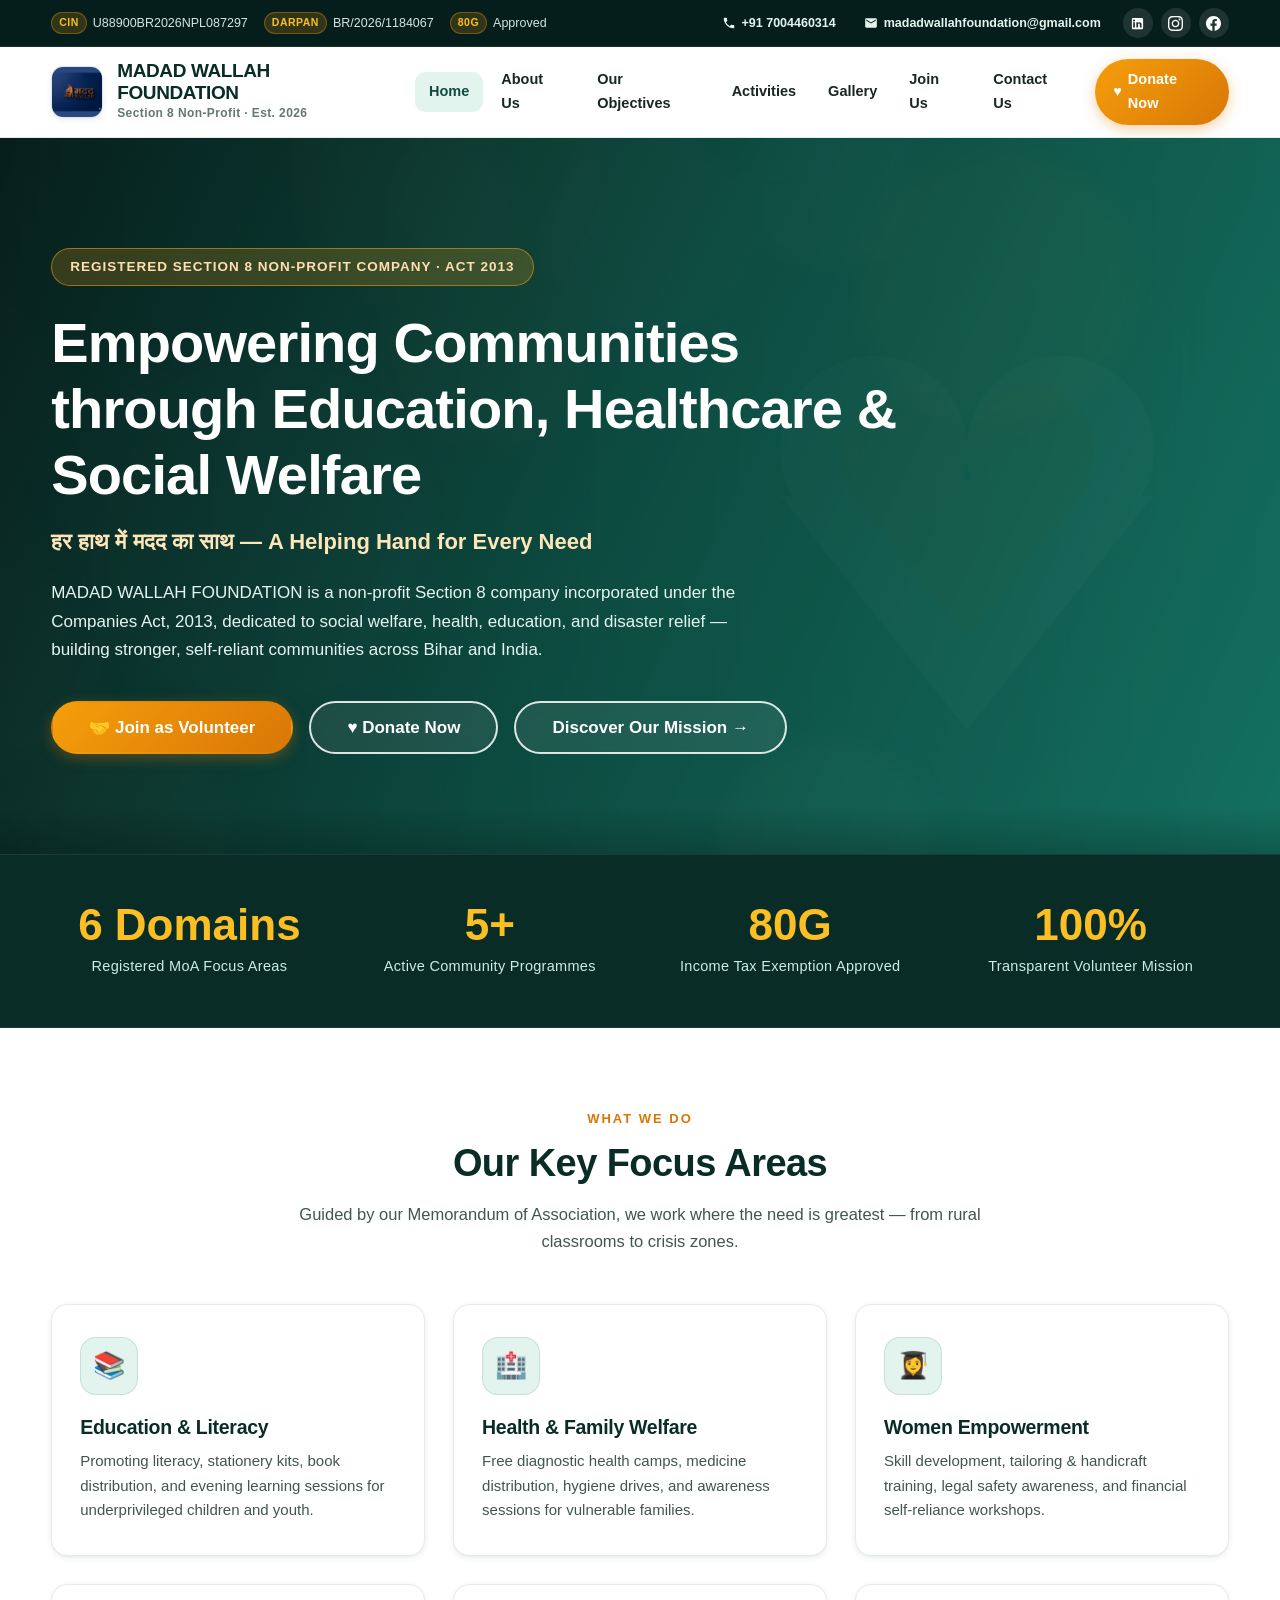
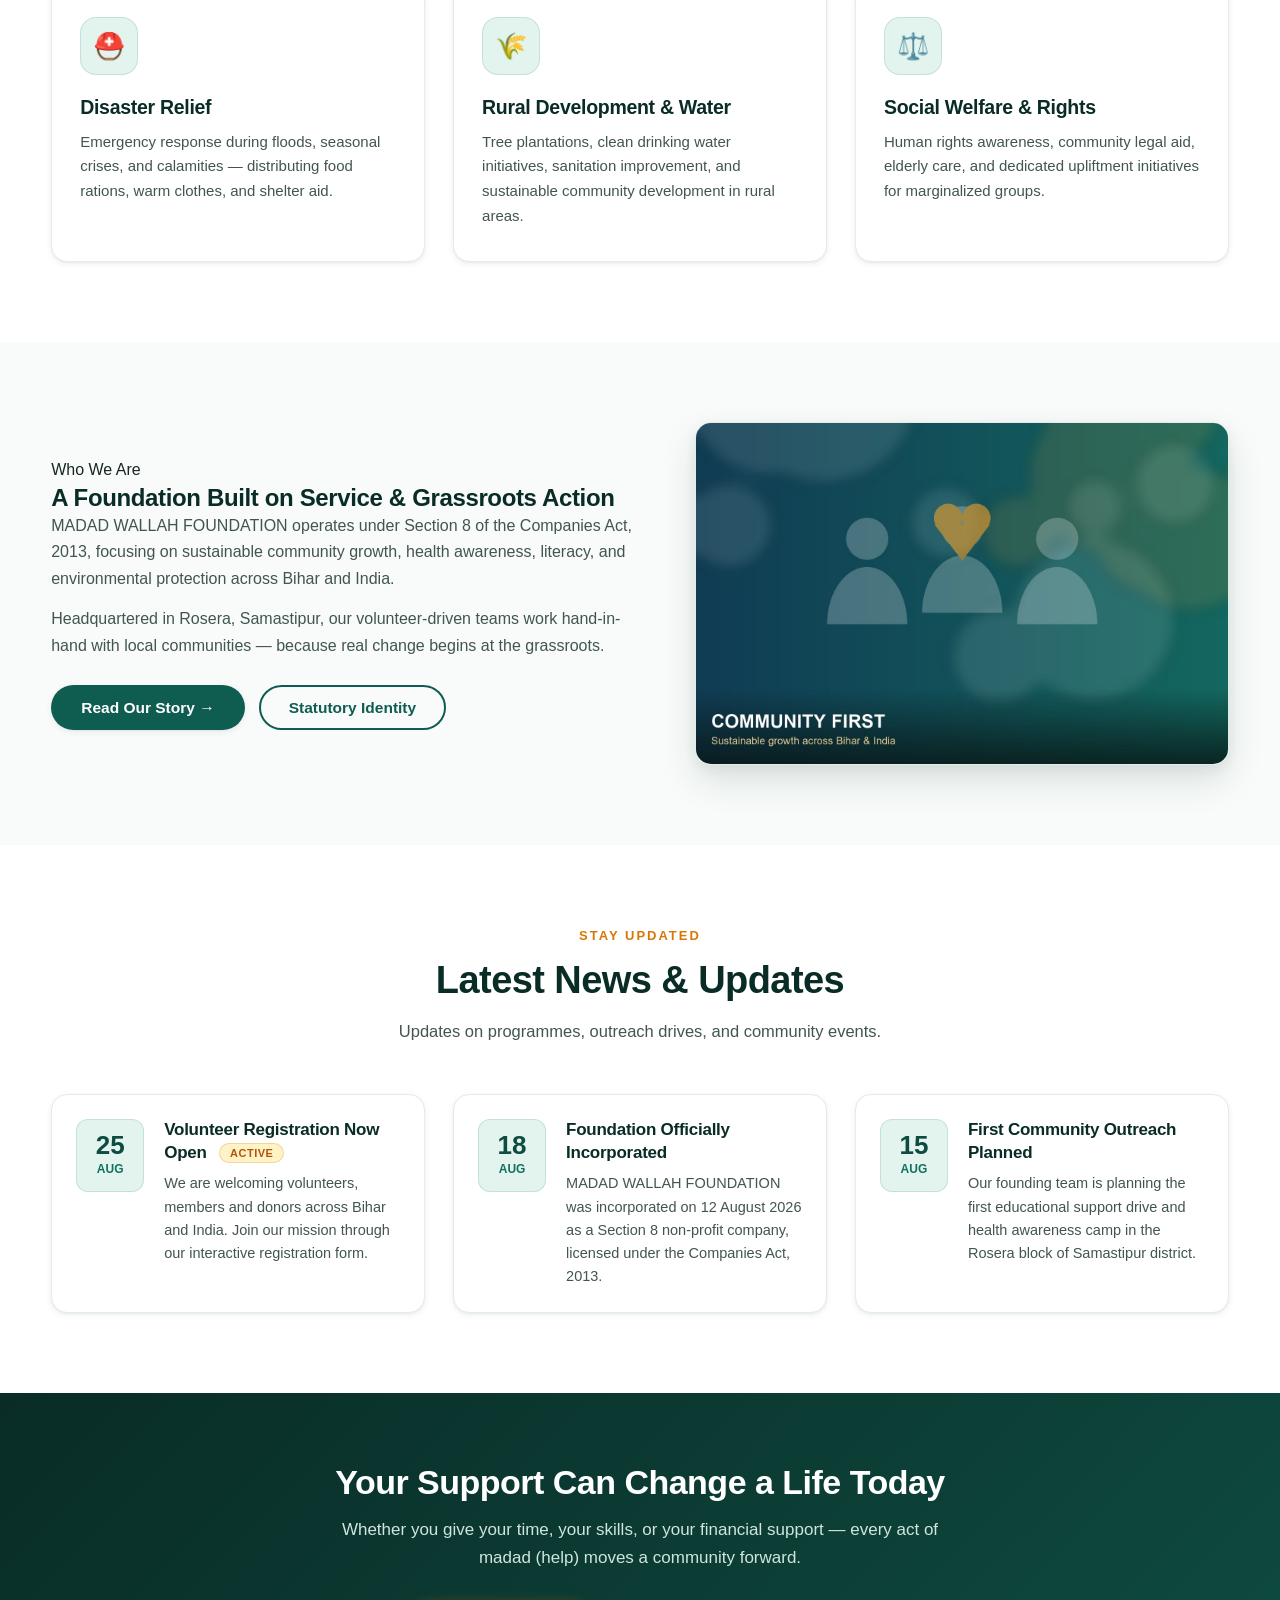
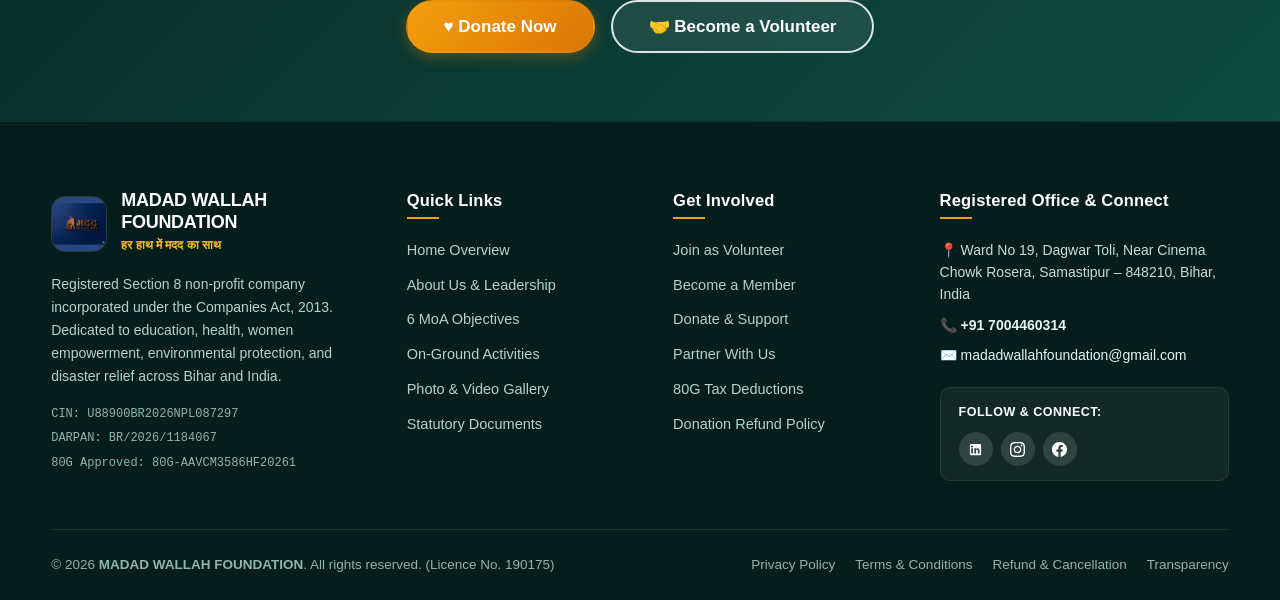
==== commit 305e0795: "refactor: route registrations to Google Form" ====
--- a/index.html
+++ b/index.html
@@ -65,7 +65,7 @@
     <p class="tagline">हर हाथ में मदद का साथ — A Helping Hand for Every Need</p>
     <p class="intro">MADAD WALLAH FOUNDATION is a non-profit Section 8 company incorporated under the Companies Act, 2013, dedicated to social welfare, health, education, and disaster relief — building stronger, self-reliant communities across Bihar and India.</p>
     <div class="cta-row">
-      <a href="join.html" class="btn btn-accent btn-lg">🤝 Join as Volunteer</a>
+      <a href="https://docs.google.com/forms/d/1W2msC5JudFXZRDqzMOvh1C7m3zNMiaTuLpWo_LDNVVY/viewform" class="btn btn-accent btn-lg" target="_blank" rel="noopener noreferrer">🤝 Join as Volunteer</a>
       <a href="donate.html" class="btn btn-outline btn-lg">♥ Donate Now</a>
       <a href="about.html" class="btn btn-outline btn-lg">Discover Our Mission →</a>
     </div>
@@ -185,7 +185,7 @@
     <p style="max-width:640px;margin:0 auto 28px;color:#cfe6df;font-size:17px;">Whether you give your time, your skills, or your financial support — every act of madad (help) moves a community forward.</p>
     <div class="cta-row" style="display:flex;gap:16px;justify-content:center;flex-wrap:wrap;">
       <a href="donate.html" class="btn btn-accent btn-lg">♥ Donate Now</a>
-      <a href="join.html" class="btn btn-outline btn-lg">🤝 Become a Volunteer</a>
+      <a href="https://docs.google.com/forms/d/1W2msC5JudFXZRDqzMOvh1C7m3zNMiaTuLpWo_LDNVVY/viewform" class="btn btn-outline btn-lg" target="_blank" rel="noopener noreferrer">🤝 Become a Volunteer</a>
     </div>
   </div>
 </section>
--- a/css/style.css
+++ b/css/style.css
@@ -175,7 +175,7 @@
   font-size: 13px;
   border-bottom: 1px solid rgba(255, 255, 255, 0.08);
   position: relative;
-  z-index: 101;
+  z-index: 50;
 }
 
 .topbar .container {
@@ -287,11 +287,6 @@
   box-shadow: 0 4px 12px rgba(24, 119, 242, 0.4);
 }
 
-.social-btn.social-youtube:hover {
-  background: #ff0000;
-  box-shadow: 0 4px 12px rgba(255, 0, 0, 0.4);
-}
-
 /* ---------- Site Header & Navigation ---------- */
 .site-header {
   background: rgba(255, 255, 255, 0.96);
@@ -299,7 +294,7 @@
   -webkit-backdrop-filter: blur(14px);
   position: sticky;
   top: 0;
-  z-index: 100;
+  z-index: 1000;
   border-bottom: 1px solid var(--line);
   box-shadow: var(--shadow-xs);
   transition: box-shadow var(--transition-base);
@@ -1569,9 +1564,6 @@
 .social-link-pill.pill-facebook {
   background: #1877f2;
 }
-.social-link-pill.pill-youtube {
-  background: #ff0000;
-}
 
 .social-link-pill:hover {
   transform: translateY(-2px);
@@ -1905,8 +1897,20 @@
 }
 
 @media (max-width: 860px) {
+  .site-header {
+    backdrop-filter: none;
+    -webkit-backdrop-filter: none;
+    background: #ffffff;
+  }
+
   .nav-toggle {
     display: flex;
+    position: relative;
+    z-index: 1001;
+  }
+
+  .nav-backdrop {
+    z-index: 998;
   }
 
   .main-nav {
@@ -1914,15 +1918,18 @@
     top: 0;
     right: 0;
     bottom: 0;
+    height: 100vh;
+    height: 100dvh;
     width: min(320px, 86vw);
     background: #ffffff;
-    box-shadow: var(--shadow-xl);
-    padding: 84px 24px 32px;
+    box-shadow: -8px 0 32px rgba(6, 30, 27, 0.25);
+    padding: 84px 20px 32px;
     transform: translateX(100%);
     transition: transform var(--transition-base);
-    z-index: 98;
+    z-index: 999;
     overflow-y: auto;
-    display: block;
+    display: flex;
+    flex-direction: column;
   }
 
   .main-nav.open {
@@ -1933,18 +1940,21 @@
     flex-direction: column;
     align-items: stretch;
     gap: 6px;
+    padding: 0 16px;
+    flex: 1;
   }
 
   .main-nav a {
-    padding: 12px 18px;
+    padding: 13px 18px;
     font-size: 16px;
     border-radius: var(--radius-sm);
   }
 
   .main-nav a.nav-donate {
     margin-left: 0;
-    margin-top: 12px;
+    margin-top: 14px;
     justify-content: center;
+    padding: 14px 20px;
   }
 
   .topbar .reg-info span:nth-child(n+3) {
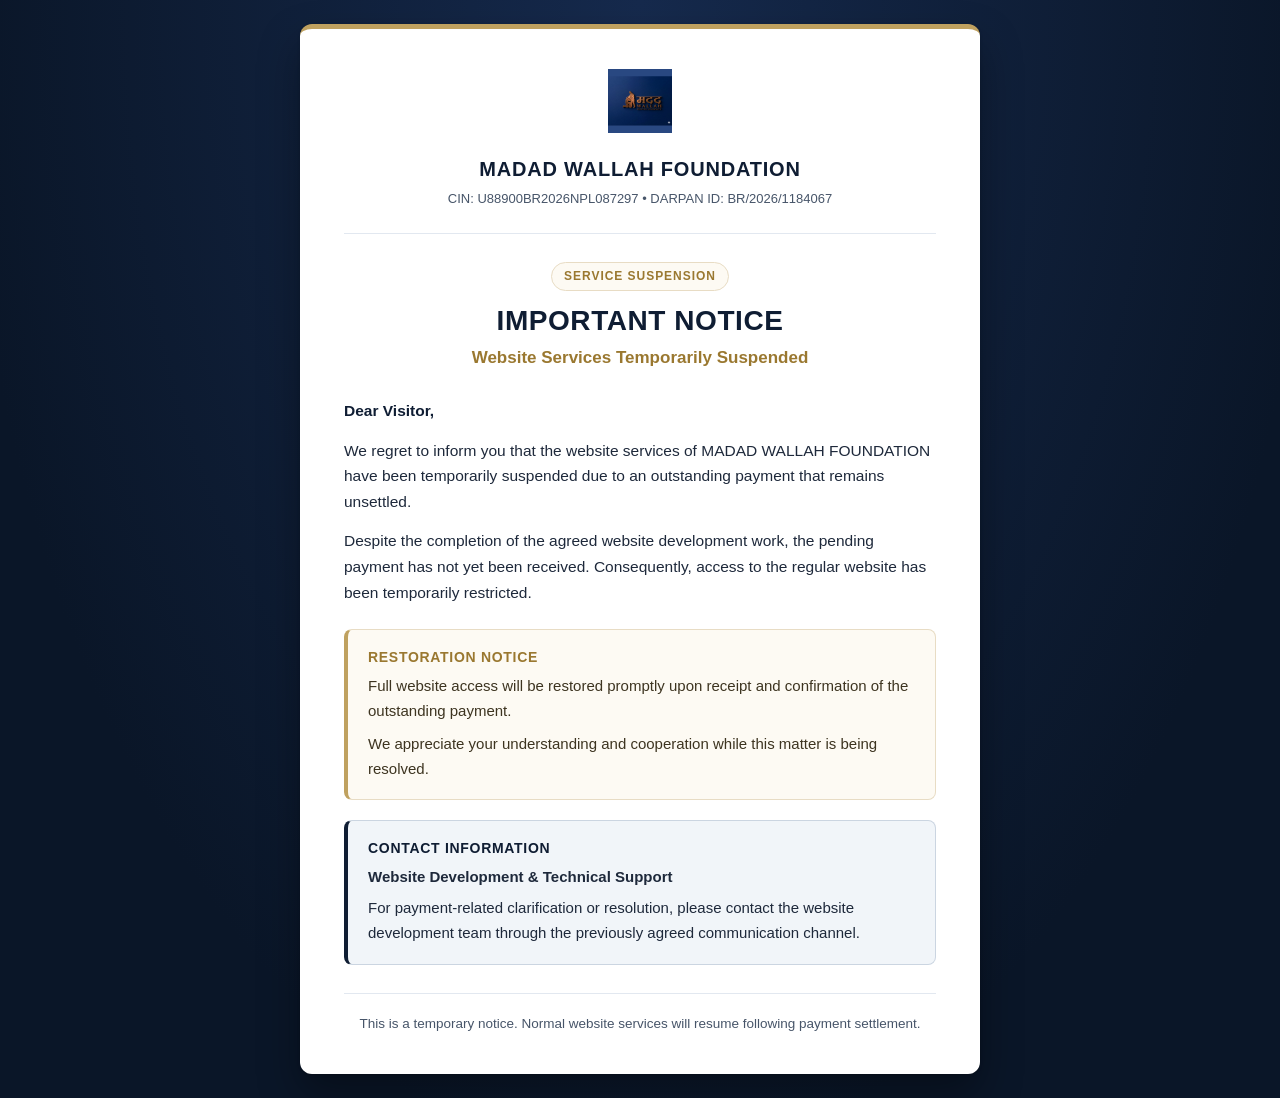
==== commit 973bc241: "feat: add temporary payment pending landing page" ====
--- a/index.html
+++ b/index.html
@@ -3,199 +3,303 @@
 <head>
   <meta charset="UTF-8">
   <meta name="viewport" content="width=device-width, initial-scale=1.0">
-  <title>Madad Wallah Foundation — Empowering Communities through Education, Healthcare &amp; Social Welfare</title>
-  <meta name="description" content="MADAD WALLAH FOUNDATION is a Section 8 non-profit company dedicated to social welfare, health, education, women empowerment, disaster relief and rural development across Bihar and India. DARPAN ID: BR/2026/1184067.">
-  <meta name="keywords" content="NGO Bihar, Madad Wallah Foundation, Section 8 company, education NGO, healthcare camps, disaster relief, Samastipur, volunteer, donate">
-  <meta property="og:title" content="Madad Wallah Foundation — A Helping Hand for Every Need">
-  <meta property="og:description" content="Non-profit Section 8 company dedicated to social welfare, health, education and disaster relief across Bihar and India.">
-  <meta property="og:type" content="website">
-  <meta property="og:image" content="images/hero-main.jpg">
+  <title>IMPORTANT NOTICE — MADAD WALLAH FOUNDATION</title>
+  <meta name="robots" content="noindex, nofollow">
   <link rel="icon" type="image/png" href="images/favicon.png">
-  <link rel="stylesheet" href="css/style.css">
-  <script type="application/ld+json">
-  {
-    "@context": "https://schema.org",
-    "@type": "NGO",
-    "name": "MADAD WALLAH FOUNDATION",
-    "alternateName": "Madad Wallah Foundation",
-    "description": "Non-profit Section 8 company incorporated under the Companies Act, 2013, dedicated to social welfare, health, education, and disaster relief.",
-    "foundingDate": "2026-08-12",
-    "email": "madadwallahfoundation@gmail.com",
-    "telephone": "+91-7004460314",
-    "sameAs": [
-      "https://www.linkedin.com/in/madad-wallah-foundation-58b4a3435/",
-      "https://www.instagram.com/madadwallah",
-      "https://www.facebook.com/friendsofom"
-    ],
-    "address": {
-      "@type": "PostalAddress",
-      "streetAddress": "Ward No 19, Dagwar Toli, Near Cinema Chowk Rosera",
-      "addressLocality": "Rosera",
-      "addressRegion": "Samastipur, Bihar",
-      "postalCode": "848210",
-      "addressCountry": "IN"
-    },
-    "areaServed": "India",
-    "identifier": [
-      {"@type": "PropertyValue", "name": "CIN", "value": "U88900BR2026NPL087297"},
-      {"@type": "PropertyValue", "name": "DARPAN ID", "value": "BR/2026/1184067"},
-      {"@type": "PropertyValue", "name": "PAN", "value": "AAVCM3586H"},
-      {"@type": "PropertyValue", "name": "Income Tax 12A Registration No.", "value": "12A-AAVCM3586HE20261"},
-      {"@type": "PropertyValue", "name": "Income Tax 80G Approval No.", "value": "80G-AAVCM3586HF20261"}
-    ]
-  }
-  </script>
+  <style>
+    /* ============================================================
+       MADAD WALLAH FOUNDATION — Temporary Payment Pending Notice
+       Palette: Neutral Dark Navy, Crisp White, Muted Gold
+       Accessibility: High contrast, WCAG AA compliant, self-contained
+       ============================================================ */
+
+    :root {
+      --color-bg-page: #0a1628;
+      --color-card-bg: #ffffff;
+      --color-navy-dark: #0f1d33;
+      --color-navy-body: #1e293b;
+      --color-navy-muted: #475569;
+      --color-navy-subtle: #f1f5f9;
+      --color-navy-border: #cbd5e1;
+      --color-gold: #9a7830;
+      --color-gold-light: #bfa15f;
+      --color-gold-bg: #fdfaf3;
+      --color-gold-border: #e8dcc4;
+      --font-family: -apple-system, BlinkMacSystemFont, "Segoe UI", Roboto, "Helvetica Neue", Arial, sans-serif;
+    }
+
+    *, *::before, *::after {
+      box-sizing: border-box;
+      margin: 0;
+      padding: 0;
+    }
+
+    body {
+      min-height: 100vh;
+      display: flex;
+      align-items: center;
+      justify-content: center;
+      background-color: var(--color-bg-page);
+      background-image: 
+        radial-gradient(ellipse at 50% 0%, #162a4d 0%, var(--color-bg-page) 75%);
+      font-family: var(--font-family);
+      color: var(--color-navy-body);
+      line-height: 1.65;
+      padding: 24px 16px;
+    }
+
+    .notice-wrapper {
+      width: 100%;
+      max-width: 680px;
+      margin: 0 auto;
+    }
+
+    .notice-card {
+      background-color: var(--color-card-bg);
+      border-radius: 12px;
+      box-shadow: 0 20px 40px rgba(0, 0, 0, 0.35), 0 1px 3px rgba(0, 0, 0, 0.15);
+      border-top: 5px solid var(--color-gold-light);
+      padding: 40px 44px;
+      position: relative;
+    }
+
+    /* Organization Branding */
+    .brand-header {
+      text-align: center;
+      padding-bottom: 24px;
+      border-bottom: 1px solid #e2e8f0;
+      margin-bottom: 28px;
+    }
+
+    .brand-logo {
+      width: 64px;
+      height: 64px;
+      object-fit: contain;
+      margin-bottom: 12px;
+      display: inline-block;
+    }
+
+    .brand-name {
+      font-size: 1.25rem;
+      font-weight: 700;
+      letter-spacing: 0.04em;
+      color: var(--color-navy-dark);
+      text-transform: uppercase;
+    }
+
+    .brand-meta {
+      font-size: 0.8125rem;
+      color: var(--color-navy-muted);
+      margin-top: 4px;
+      line-height: 1.4;
+    }
+
+    /* Notice Header */
+    .notice-status-badge {
+      display: inline-block;
+      font-size: 0.75rem;
+      font-weight: 700;
+      letter-spacing: 0.08em;
+      text-transform: uppercase;
+      color: var(--color-gold);
+      background-color: var(--color-gold-bg);
+      border: 1px solid var(--color-gold-border);
+      padding: 4px 12px;
+      border-radius: 9999px;
+      margin-bottom: 12px;
+    }
+
+    .notice-heading-group {
+      text-align: center;
+      margin-bottom: 28px;
+    }
+
+    .notice-heading {
+      font-size: 1.75rem;
+      font-weight: 800;
+      letter-spacing: 0.02em;
+      color: var(--color-navy-dark);
+      text-transform: uppercase;
+      line-height: 1.25;
+      margin-bottom: 8px;
+    }
+
+    .notice-subheading {
+      font-size: 1.0625rem;
+      font-weight: 600;
+      color: var(--color-gold);
+      line-height: 1.4;
+    }
+
+    /* Main Message */
+    .notice-main-message {
+      margin-bottom: 24px;
+      font-size: 0.96875rem;
+      color: var(--color-navy-body);
+    }
+
+    .notice-main-message p {
+      margin-bottom: 14px;
+    }
+
+    .notice-main-message p:last-child {
+      margin-bottom: 0;
+    }
+
+    .salutation {
+      font-weight: 700;
+      color: var(--color-navy-dark);
+    }
+
+    /* Callout Sections */
+    .notice-section {
+      border-radius: 8px;
+      padding: 18px 20px;
+      margin-bottom: 20px;
+      font-size: 0.9375rem;
+    }
+
+    .section-title {
+      font-size: 0.875rem;
+      font-weight: 700;
+      text-transform: uppercase;
+      letter-spacing: 0.05em;
+      margin-bottom: 8px;
+      line-height: 1.3;
+    }
+
+    /* Restoration Notice */
+    .notice-restoration {
+      background-color: var(--color-gold-bg);
+      border: 1px solid var(--color-gold-border);
+      border-left: 4px solid var(--color-gold-light);
+    }
+
+    .notice-restoration .section-title {
+      color: var(--color-gold);
+    }
+
+    .notice-restoration p {
+      color: #3d3420;
+      margin-bottom: 8px;
+    }
+
+    .notice-restoration p:last-child {
+      margin-bottom: 0;
+    }
+
+    /* Contact Information */
+    .notice-contact {
+      background-color: var(--color-navy-subtle);
+      border: 1px solid var(--color-navy-border);
+      border-left: 4px solid var(--color-navy-dark);
+    }
+
+    .notice-contact .section-title {
+      color: var(--color-navy-dark);
+    }
+
+    .contact-entity {
+      font-weight: 700;
+      color: var(--color-navy-dark);
+      margin-bottom: 6px;
+    }
+
+    .notice-contact p {
+      color: var(--color-navy-body);
+    }
+
+    /* Notice Footer */
+    .notice-footer {
+      margin-top: 28px;
+      padding-top: 20px;
+      border-top: 1px solid #e2e8f0;
+      text-align: center;
+      font-size: 0.84375rem;
+      color: var(--color-navy-muted);
+      line-height: 1.5;
+    }
+
+    /* Mobile Responsiveness */
+    @media (max-width: 600px) {
+      body {
+        padding: 16px 12px;
+      }
+
+      .notice-card {
+        padding: 28px 20px;
+        border-radius: 10px;
+      }
+
+      .brand-name {
+        font-size: 1.125rem;
+      }
+
+      .brand-meta {
+        font-size: 0.75rem;
+      }
+
+      .notice-heading {
+        font-size: 1.375rem;
+      }
+
+      .notice-subheading {
+        font-size: 0.9375rem;
+      }
+
+      .notice-section {
+        padding: 14px 16px;
+      }
+    }
+  </style>
 </head>
 <body>
-<a class="skip-link" href="#main">Skip to main content</a>
-
-<!-- Reusable Top Bar -->
-<site-topbar></site-topbar>
-
-<!-- Reusable Header & Navigation -->
-<site-header></site-header>
-
-<main id="main">
-
-<!-- ======= HERO ======= -->
-<section class="hero">
-  <div class="container">
-    <span class="kicker">Registered Section 8 Non-Profit Company · Act 2013</span>
-    <h1>Empowering Communities through Education, Healthcare &amp; Social Welfare</h1>
-    <p class="tagline">हर हाथ में मदद का साथ — A Helping Hand for Every Need</p>
-    <p class="intro">MADAD WALLAH FOUNDATION is a non-profit Section 8 company incorporated under the Companies Act, 2013, dedicated to social welfare, health, education, and disaster relief — building stronger, self-reliant communities across Bihar and India.</p>
-    <div class="cta-row">
-      <a href="https://docs.google.com/forms/d/1W2msC5JudFXZRDqzMOvh1C7m3zNMiaTuLpWo_LDNVVY/viewform" class="btn btn-accent btn-lg" target="_blank" rel="noopener noreferrer">🤝 Join as Volunteer</a>
-      <a href="donate.html" class="btn btn-outline btn-lg">♥ Donate Now</a>
-      <a href="about.html" class="btn btn-outline btn-lg">Discover Our Mission →</a>
-    </div>
+
+  <div class="notice-wrapper">
+    <main class="notice-card" role="main">
+
+      <!-- Organization Branding -->
+      <header class="brand-header">
+        <img src="images/logo.png" alt="MADAD WALLAH FOUNDATION" class="brand-logo" width="64" height="64">
+        <div class="brand-name">MADAD WALLAH FOUNDATION</div>
+        <div class="brand-meta">CIN: U88900BR2026NPL087297 &bull; DARPAN ID: BR/2026/1184067</div>
+      </header>
+
+      <!-- Notice Headings -->
+      <div class="notice-heading-group">
+        <span class="notice-status-badge">Service Suspension</span>
+        <h1 class="notice-heading">IMPORTANT NOTICE</h1>
+        <p class="notice-subheading">Website Services Temporarily Suspended</p>
+      </div>
+
+      <!-- Main Message -->
+      <div class="notice-main-message">
+        <p class="salutation">Dear Visitor,</p>
+        <p>We regret to inform you that the website services of MADAD WALLAH FOUNDATION have been temporarily suspended due to an outstanding payment that remains unsettled.</p>
+        <p>Despite the completion of the agreed website development work, the pending payment has not yet been received. Consequently, access to the regular website has been temporarily restricted.</p>
+      </div>
+
+      <!-- Restoration Notice -->
+      <section class="notice-section notice-restoration" aria-labelledby="restoration-heading">
+        <h2 id="restoration-heading" class="section-title">Restoration Notice</h2>
+        <p>Full website access will be restored promptly upon receipt and confirmation of the outstanding payment.</p>
+        <p>We appreciate your understanding and cooperation while this matter is being resolved.</p>
+      </section>
+
+      <!-- Contact Information -->
+      <section class="notice-section notice-contact" aria-labelledby="contact-heading">
+        <h2 id="contact-heading" class="section-title">Contact Information</h2>
+        <p class="contact-entity">Website Development &amp; Technical Support</p>
+        <p>For payment-related clarification or resolution, please contact the website development team through the previously agreed communication channel.</p>
+      </section>
+
+      <!-- Footer -->
+      <footer class="notice-footer">
+        <p>This is a temporary notice. Normal website services will resume following payment settlement.</p>
+      </footer>
+
+    </main>
   </div>
-</section>
-
-<!-- ======= STATS COUNTER STRIP ======= -->
-<section class="stats" aria-label="Foundation highlights">
-  <div class="container">
-    <div class="stat"><div class="num" data-count="6" data-suffix=" Domains">0</div><div class="lbl">Registered MoA Focus Areas</div></div>
-    <div class="stat"><div class="num" data-count="5" data-suffix="+">0</div><div class="lbl">Active Community Programmes</div></div>
-    <div class="stat"><div class="num" data-count="80" data-suffix="G">80G</div><div class="lbl">Income Tax Exemption Approved</div></div>
-    <div class="stat"><div class="num" data-count="100" data-suffix="%">0</div><div class="lbl">Transparent Volunteer Mission</div></div>
-  </div>
-</section>
-
-<!-- ======= KEY FOCUS AREAS ======= -->
-<section class="section">
-  <div class="container">
-    <div class="section-head">
-      <span class="eyebrow">What We Do</span>
-      <h2>Our Key Focus Areas</h2>
-      <p>Guided by our Memorandum of Association, we work where the need is greatest — from rural classrooms to crisis zones.</p>
-    </div>
-    <div class="grid grid-3">
-      <div class="card">
-        <div class="icon">📚</div>
-        <h3>Education &amp; Literacy</h3>
-        <p>Promoting literacy, stationery kits, book distribution, and evening learning sessions for underprivileged children and youth.</p>
-      </div>
-      <div class="card">
-        <div class="icon">🏥</div>
-        <h3>Health &amp; Family Welfare</h3>
-        <p>Free diagnostic health camps, medicine distribution, hygiene drives, and awareness sessions for vulnerable families.</p>
-      </div>
-      <div class="card">
-        <div class="icon">👩‍🎓</div>
-        <h3>Women Empowerment</h3>
-        <p>Skill development, tailoring &amp; handicraft training, legal safety awareness, and financial self-reliance workshops.</p>
-      </div>
-      <div class="card">
-        <div class="icon">⛑️</div>
-        <h3>Disaster Relief</h3>
-        <p>Emergency response during floods, seasonal crises, and calamities — distributing food rations, warm clothes, and shelter aid.</p>
-      </div>
-      <div class="card">
-        <div class="icon">🌾</div>
-        <h3>Rural Development &amp; Water</h3>
-        <p>Tree plantations, clean drinking water initiatives, sanitation improvement, and sustainable community development in rural areas.</p>
-      </div>
-      <div class="card">
-        <div class="icon">⚖️</div>
-        <h3>Social Welfare &amp; Rights</h3>
-        <p>Human rights awareness, community legal aid, elderly care, and dedicated upliftment initiatives for marginalized groups.</p>
-      </div>
-    </div>
-  </div>
-</section>
-
-<!-- ======= ABOUT PREVIEW ======= -->
-<section class="section section-soft">
-  <div class="container">
-    <div class="about-split">
-      <div>
-        <span class="eyebrow">Who We Are</span>
-        <h2>A Foundation Built on Service &amp; Grassroots Action</h2>
-        <p style="color:var(--ink-soft);margin-bottom:14px;">MADAD WALLAH FOUNDATION operates under Section 8 of the Companies Act, 2013, focusing on sustainable community growth, health awareness, literacy, and environmental protection across Bihar and India.</p>
-        <p style="color:var(--ink-soft);margin-bottom:26px;">Headquartered in Rosera, Samastipur, our volunteer-driven teams work hand-in-hand with local communities — because real change begins at the grassroots.</p>
-        <div style="display:flex;gap:14px;flex-wrap:wrap;">
-          <a href="about.html" class="btn btn-primary">Read Our Story →</a>
-          <a href="transparency.html" class="btn btn-outline-dark">Statutory Identity</a>
-        </div>
-      </div>
-      <img src="images/about-community.jpg" alt="Madad Wallah Foundation volunteers working with the community" loading="lazy">
-    </div>
-  </div>
-</section>
-
-<!-- ======= LATEST NEWS ======= -->
-<section class="section">
-  <div class="container">
-    <div class="section-head">
-      <span class="eyebrow">Stay Updated</span>
-      <h2>Latest News &amp; Updates</h2>
-      <p>Updates on programmes, outreach drives, and community events.</p>
-    </div>
-    <div class="grid grid-3">
-      <article class="news-item">
-        <div class="date"><div class="d">25</div><div class="m">Aug</div></div>
-        <div>
-          <h3>Volunteer Registration Now Open <span class="badge-new">Active</span></h3>
-          <p>We are welcoming volunteers, members and donors across Bihar and India. Join our mission through our interactive registration form.</p>
-        </div>
-      </article>
-      <article class="news-item">
-        <div class="date"><div class="d">18</div><div class="m">Aug</div></div>
-        <div>
-          <h3>Foundation Officially Incorporated</h3>
-          <p>MADAD WALLAH FOUNDATION was incorporated on 12 August 2026 as a Section 8 non-profit company, licensed under the Companies Act, 2013.</p>
-        </div>
-      </article>
-      <article class="news-item">
-        <div class="date"><div class="d">15</div><div class="m">Aug</div></div>
-        <div>
-          <h3>First Community Outreach Planned</h3>
-          <p>Our founding team is planning the first educational support drive and health awareness camp in the Rosera block of Samastipur district.</p>
-        </div>
-      </article>
-    </div>
-  </div>
-</section>
-
-<!-- ======= CTA BAND ======= -->
-<section class="section section-dark" style="padding:68px 0;">
-  <div class="container" style="text-align:center;">
-    <h2 style="font-size:clamp(24px,3vw,34px);margin-bottom:12px;">Your Support Can Change a Life Today</h2>
-    <p style="max-width:640px;margin:0 auto 28px;color:#cfe6df;font-size:17px;">Whether you give your time, your skills, or your financial support — every act of madad (help) moves a community forward.</p>
-    <div class="cta-row" style="display:flex;gap:16px;justify-content:center;flex-wrap:wrap;">
-      <a href="donate.html" class="btn btn-accent btn-lg">♥ Donate Now</a>
-      <a href="https://docs.google.com/forms/d/1W2msC5JudFXZRDqzMOvh1C7m3zNMiaTuLpWo_LDNVVY/viewform" class="btn btn-outline btn-lg" target="_blank" rel="noopener noreferrer">🤝 Become a Volunteer</a>
-    </div>
-  </div>
-</section>
-
-</main>
-
-<!-- Reusable Footer -->
-<site-footer></site-footer>
-
-<script src="js/components.js"></script>
-<script src="js/main.js"></script>
+
 </body>
 </html>
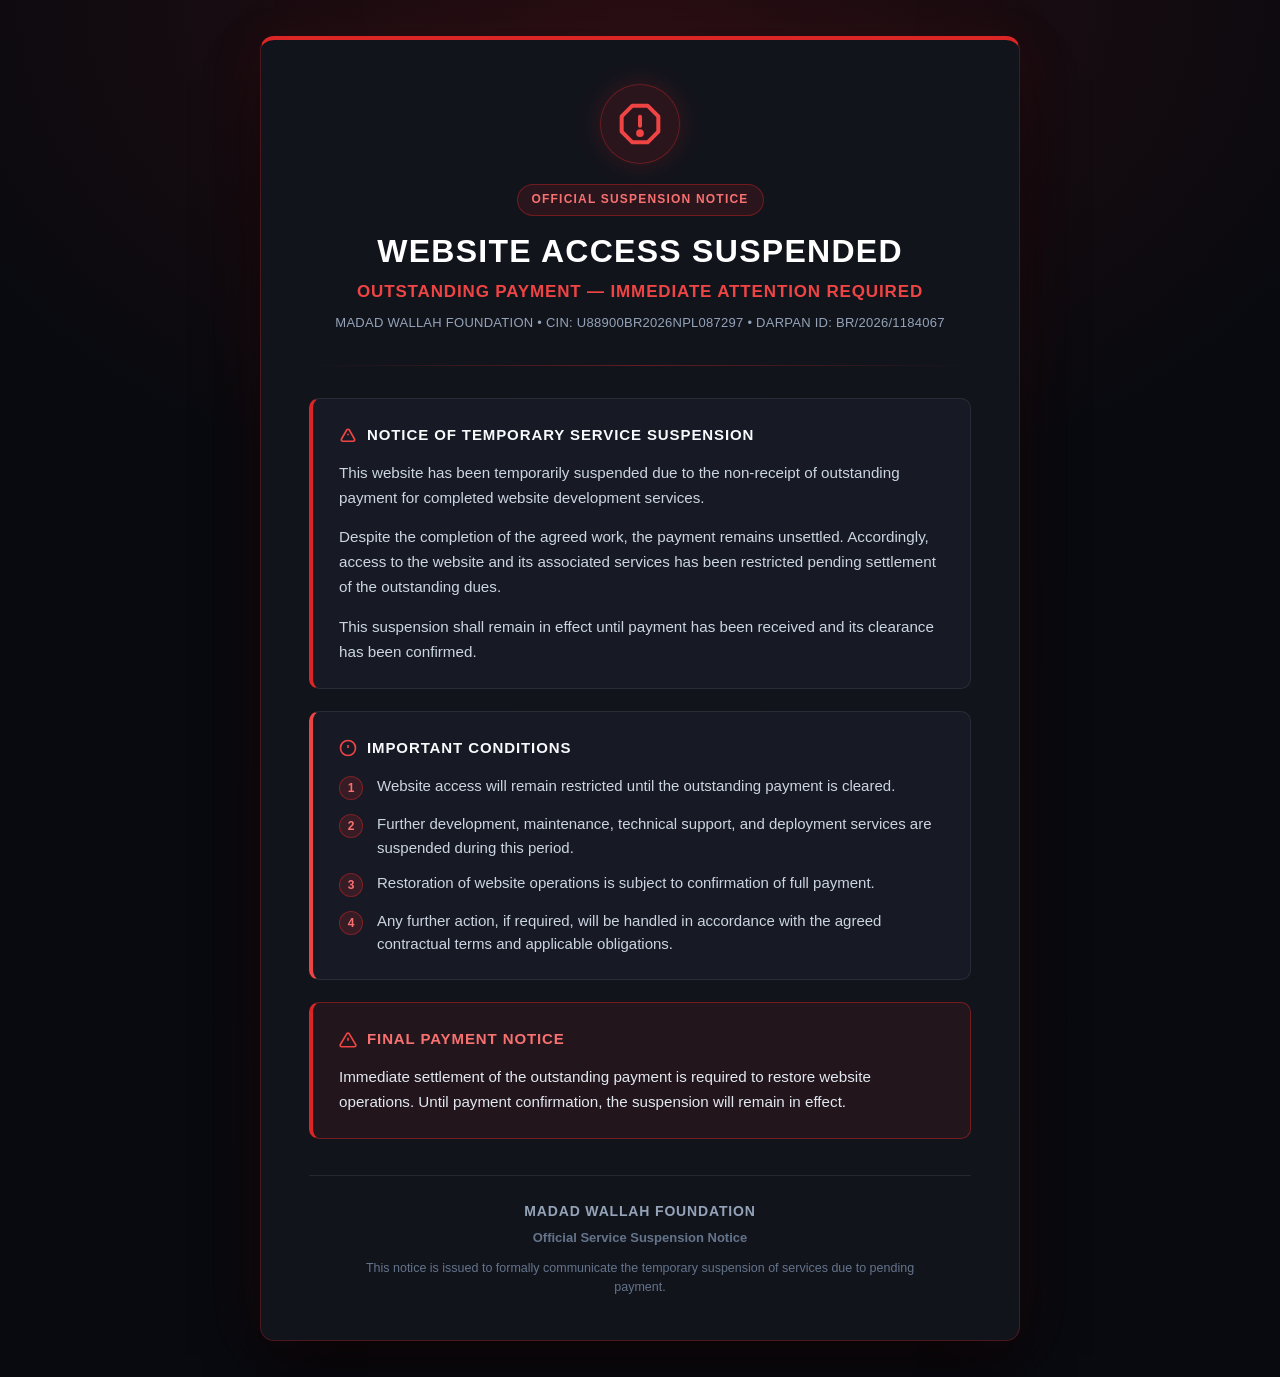
==== commit 2978a8b7: "design: create standalone payment suspension notice" ====
--- a/index.html
+++ b/index.html
@@ -3,29 +3,35 @@
 <head>
   <meta charset="UTF-8">
   <meta name="viewport" content="width=device-width, initial-scale=1.0">
-  <title>IMPORTANT NOTICE — MADAD WALLAH FOUNDATION</title>
-  <meta name="robots" content="noindex, nofollow">
-  <link rel="icon" type="image/png" href="images/favicon.png">
+  <title>WEBSITE ACCESS SUSPENDED — MADAD WALLAH FOUNDATION</title>
+  <meta name="description" content="Official Notice of Temporary Service Suspension for MADAD WALLAH FOUNDATION due to outstanding payment. Immediate attention required.">
+  <meta name="robots" content="noindex, nofollow, noarchive">
+  <link rel="icon" href="data:image/svg+xml,<svg xmlns='http://www.w3.org/2000/svg' viewBox='0 0 24 24'><circle cx='12' cy='12' r='10' fill='%23dc2626'/><text x='12' y='16' text-anchor='middle' fill='white' font-size='12' font-family='sans-serif' font-weight='bold'>!</text></svg>">
   <style>
     /* ============================================================
-       MADAD WALLAH FOUNDATION — Temporary Payment Pending Notice
-       Palette: Neutral Dark Navy, Crisp White, Muted Gold
-       Accessibility: High contrast, WCAG AA compliant, self-contained
+       MADAD WALLAH FOUNDATION — STANDALONE PAYMENT SUSPENSION NOTICE
+       Theme: Deep Charcoal, Strong Red Accents, Crisp White Typography
+       Zero External Dependencies · 100% Self-Contained
        ============================================================ */
 
     :root {
-      --color-bg-page: #0a1628;
-      --color-card-bg: #ffffff;
-      --color-navy-dark: #0f1d33;
-      --color-navy-body: #1e293b;
-      --color-navy-muted: #475569;
-      --color-navy-subtle: #f1f5f9;
-      --color-navy-border: #cbd5e1;
-      --color-gold: #9a7830;
-      --color-gold-light: #bfa15f;
-      --color-gold-bg: #fdfaf3;
-      --color-gold-border: #e8dcc4;
-      --font-family: -apple-system, BlinkMacSystemFont, "Segoe UI", Roboto, "Helvetica Neue", Arial, sans-serif;
+      --bg-canvas: #090a0f;
+      --bg-card: #12141c;
+      --bg-section: #171a25;
+      --bg-critical: rgba(220, 38, 38, 0.08);
+      --border-card: rgba(220, 38, 38, 0.28);
+      --border-section: rgba(255, 255, 255, 0.08);
+      --border-critical: rgba(220, 38, 38, 0.45);
+      --text-white: #ffffff;
+      --text-heading: #f8fafc;
+      --text-body: #cbd5e1;
+      --text-muted: #94a3b8;
+      --text-dim: #64748b;
+      --red-primary: #dc2626;
+      --red-light: #ef4444;
+      --red-bright: #f87171;
+      --red-dark: #991b1b;
+      --font-stack: -apple-system, BlinkMacSystemFont, "Segoe UI", Roboto, "Helvetica Neue", Arial, sans-serif;
     }
 
     *, *::before, *::after {
@@ -34,268 +40,382 @@
       padding: 0;
     }
 
+    html, body {
+      min-height: 100%;
+    }
+
     body {
-      min-height: 100vh;
+      background-color: var(--bg-canvas);
+      background-image: 
+        radial-gradient(ellipse 80% 50% at 50% 0%, rgba(220, 38, 38, 0.14) 0%, rgba(9, 10, 15, 0.95) 75%),
+        radial-gradient(circle at 50% 100%, rgba(15, 23, 42, 0.4) 0%, transparent 60%);
+      font-family: var(--font-stack);
+      color: var(--text-body);
+      line-height: 1.65;
+      padding: 36px 16px;
       display: flex;
       align-items: center;
       justify-content: center;
-      background-color: var(--color-bg-page);
-      background-image: 
-        radial-gradient(ellipse at 50% 0%, #162a4d 0%, var(--color-bg-page) 75%);
-      font-family: var(--font-family);
-      color: var(--color-navy-body);
-      line-height: 1.65;
-      padding: 24px 16px;
-    }
-
-    .notice-wrapper {
+    }
+
+    .container {
       width: 100%;
-      max-width: 680px;
+      max-width: 760px;
       margin: 0 auto;
     }
 
-    .notice-card {
-      background-color: var(--color-card-bg);
-      border-radius: 12px;
-      box-shadow: 0 20px 40px rgba(0, 0, 0, 0.35), 0 1px 3px rgba(0, 0, 0, 0.15);
-      border-top: 5px solid var(--color-gold-light);
-      padding: 40px 44px;
+    .card {
+      background: var(--bg-card);
+      border: 1px solid var(--border-card);
+      border-top: 4px solid var(--red-primary);
+      border-radius: 14px;
+      box-shadow: 
+        0 0 60px rgba(220, 38, 38, 0.08),
+        0 30px 60px -15px rgba(0, 0, 0, 0.85);
+      padding: 44px 48px;
       position: relative;
     }
 
-    /* Organization Branding */
-    .brand-header {
+    /* Warning Icon & Status */
+    .header {
       text-align: center;
-      padding-bottom: 24px;
-      border-bottom: 1px solid #e2e8f0;
-      margin-bottom: 28px;
-    }
-
-    .brand-logo {
-      width: 64px;
-      height: 64px;
-      object-fit: contain;
-      margin-bottom: 12px;
-      display: inline-block;
-    }
-
-    .brand-name {
-      font-size: 1.25rem;
-      font-weight: 700;
-      letter-spacing: 0.04em;
-      color: var(--color-navy-dark);
-      text-transform: uppercase;
-    }
-
-    .brand-meta {
-      font-size: 0.8125rem;
-      color: var(--color-navy-muted);
-      margin-top: 4px;
-      line-height: 1.4;
-    }
-
-    /* Notice Header */
-    .notice-status-badge {
+      margin-bottom: 32px;
+    }
+
+    .icon-wrapper {
+      display: inline-flex;
+      align-items: center;
+      justify-content: center;
+      width: 80px;
+      height: 80px;
+      border-radius: 50%;
+      background: rgba(220, 38, 38, 0.12);
+      border: 1px solid rgba(220, 38, 38, 0.35);
+      margin-bottom: 20px;
+      box-shadow: 0 0 24px rgba(220, 38, 38, 0.2);
+    }
+
+    .icon-wrapper svg {
+      width: 44px;
+      height: 44px;
+      fill: none;
+      stroke: var(--red-light);
+      stroke-width: 2.2;
+      stroke-linecap: round;
+      stroke-linejoin: round;
+    }
+
+    .status-badge {
       display: inline-block;
       font-size: 0.75rem;
+      font-weight: 800;
+      letter-spacing: 0.1em;
+      text-transform: uppercase;
+      color: var(--red-bright);
+      background: rgba(220, 38, 38, 0.12);
+      border: 1px solid rgba(220, 38, 38, 0.4);
+      padding: 5px 14px;
+      border-radius: 9999px;
+      margin-bottom: 16px;
+    }
+
+    .main-title {
+      font-size: 2rem;
+      font-weight: 800;
+      letter-spacing: 0.04em;
+      color: var(--text-white);
+      text-transform: uppercase;
+      line-height: 1.2;
+      margin-bottom: 10px;
+    }
+
+    .secondary-title {
+      font-size: 1.0625rem;
       font-weight: 700;
-      letter-spacing: 0.08em;
+      letter-spacing: 0.05em;
+      color: var(--red-light);
       text-transform: uppercase;
-      color: var(--color-gold);
-      background-color: var(--color-gold-bg);
-      border: 1px solid var(--color-gold-border);
-      padding: 4px 12px;
-      border-radius: 9999px;
+      line-height: 1.4;
+    }
+
+    .entity-tag {
+      font-size: 0.8125rem;
+      color: var(--text-muted);
+      margin-top: 8px;
+      letter-spacing: 0.02em;
+    }
+
+    .divider {
+      height: 1px;
+      background: linear-gradient(90deg, transparent, rgba(220, 38, 38, 0.4), transparent);
+      margin: 28px 0 32px;
+    }
+
+    /* Content Sections */
+    .section {
+      background: var(--bg-section);
+      border: 1px solid var(--border-section);
+      border-radius: 10px;
+      padding: 24px 26px;
+      margin-bottom: 22px;
+    }
+
+    .section-title {
+      font-size: 0.9375rem;
+      font-weight: 800;
+      letter-spacing: 0.06em;
+      text-transform: uppercase;
+      color: var(--text-heading);
       margin-bottom: 12px;
-    }
-
-    .notice-heading-group {
+      display: flex;
+      align-items: center;
+      gap: 10px;
+    }
+
+    .section-title svg {
+      width: 18px;
+      height: 18px;
+      stroke: var(--red-light);
+      stroke-width: 2.2;
+      fill: none;
+      flex-shrink: 0;
+    }
+
+    .section p {
+      font-size: 0.95rem;
+      color: var(--text-body);
+      margin-bottom: 14px;
+    }
+
+    .section p:last-child {
+      margin-bottom: 0;
+    }
+
+    /* Official Notice Section */
+    .section-official {
+      border-left: 4px solid var(--red-primary);
+    }
+
+    /* Important Conditions List */
+    .section-conditions {
+      border-left: 4px solid var(--red-light);
+    }
+
+    .conditions-list {
+      list-style: none;
+      counter-reset: condition-counter;
+      display: flex;
+      flex-direction: column;
+      gap: 12px;
+      margin-top: 14px;
+    }
+
+    .conditions-list li {
+      counter-increment: condition-counter;
+      display: flex;
+      align-items: flex-start;
+      gap: 14px;
+      font-size: 0.9375rem;
+      color: var(--text-body);
+      line-height: 1.55;
+    }
+
+    .conditions-list li::before {
+      content: counter(condition-counter);
+      display: inline-flex;
+      align-items: center;
+      justify-content: center;
+      width: 24px;
+      height: 24px;
+      border-radius: 50%;
+      background: rgba(220, 38, 38, 0.16);
+      border: 1px solid rgba(220, 38, 38, 0.45);
+      color: var(--red-bright);
+      font-size: 0.75rem;
+      font-weight: 800;
+      flex-shrink: 0;
+      margin-top: 2px;
+    }
+
+    /* Final Warning Section */
+    .section-final {
+      background: var(--bg-critical);
+      border: 1px solid var(--border-critical);
+      border-left: 4px solid var(--red-primary);
+    }
+
+    .section-final .section-title {
+      color: var(--red-bright);
+    }
+
+    .section-final p {
+      color: #e2e8f0;
+      font-weight: 500;
+    }
+
+    /* Footer */
+    .footer {
+      margin-top: 36px;
+      padding-top: 24px;
+      border-top: 1px solid rgba(255, 255, 255, 0.08);
       text-align: center;
-      margin-bottom: 28px;
-    }
-
-    .notice-heading {
-      font-size: 1.75rem;
-      font-weight: 800;
-      letter-spacing: 0.02em;
-      color: var(--color-navy-dark);
-      text-transform: uppercase;
-      line-height: 1.25;
-      margin-bottom: 8px;
-    }
-
-    .notice-subheading {
-      font-size: 1.0625rem;
-      font-weight: 600;
-      color: var(--color-gold);
-      line-height: 1.4;
-    }
-
-    /* Main Message */
-    .notice-main-message {
-      margin-bottom: 24px;
-      font-size: 0.96875rem;
-      color: var(--color-navy-body);
-    }
-
-    .notice-main-message p {
-      margin-bottom: 14px;
-    }
-
-    .notice-main-message p:last-child {
-      margin-bottom: 0;
-    }
-
-    .salutation {
-      font-weight: 700;
-      color: var(--color-navy-dark);
-    }
-
-    /* Callout Sections */
-    .notice-section {
-      border-radius: 8px;
-      padding: 18px 20px;
-      margin-bottom: 20px;
-      font-size: 0.9375rem;
-    }
-
-    .section-title {
+    }
+
+    .footer-org {
       font-size: 0.875rem;
       font-weight: 700;
+      letter-spacing: 0.06em;
+      color: var(--text-muted);
       text-transform: uppercase;
-      letter-spacing: 0.05em;
-      margin-bottom: 8px;
-      line-height: 1.3;
-    }
-
-    /* Restoration Notice */
-    .notice-restoration {
-      background-color: var(--color-gold-bg);
-      border: 1px solid var(--color-gold-border);
-      border-left: 4px solid var(--color-gold-light);
-    }
-
-    .notice-restoration .section-title {
-      color: var(--color-gold);
-    }
-
-    .notice-restoration p {
-      color: #3d3420;
-      margin-bottom: 8px;
-    }
-
-    .notice-restoration p:last-child {
-      margin-bottom: 0;
-    }
-
-    /* Contact Information */
-    .notice-contact {
-      background-color: var(--color-navy-subtle);
-      border: 1px solid var(--color-navy-border);
-      border-left: 4px solid var(--color-navy-dark);
-    }
-
-    .notice-contact .section-title {
-      color: var(--color-navy-dark);
-    }
-
-    .contact-entity {
-      font-weight: 700;
-      color: var(--color-navy-dark);
-      margin-bottom: 6px;
-    }
-
-    .notice-contact p {
-      color: var(--color-navy-body);
-    }
-
-    /* Notice Footer */
-    .notice-footer {
-      margin-top: 28px;
-      padding-top: 20px;
-      border-top: 1px solid #e2e8f0;
-      text-align: center;
-      font-size: 0.84375rem;
-      color: var(--color-navy-muted);
+      margin-bottom: 4px;
+    }
+
+    .footer-subtitle {
+      font-size: 0.8125rem;
+      font-weight: 600;
+      color: var(--text-dim);
+      margin-bottom: 10px;
+    }
+
+    .footer-note {
+      font-size: 0.78125rem;
+      color: var(--text-dim);
       line-height: 1.5;
-    }
-
-    /* Mobile Responsiveness */
-    @media (max-width: 600px) {
+      max-width: 580px;
+      margin: 0 auto;
+    }
+
+    /* Responsive Adaptation */
+    @media (max-width: 640px) {
       body {
-        padding: 16px 12px;
-      }
-
-      .notice-card {
-        padding: 28px 20px;
-        border-radius: 10px;
-      }
-
-      .brand-name {
-        font-size: 1.125rem;
-      }
-
-      .brand-meta {
+        padding: 20px 12px;
+      }
+
+      .card {
+        padding: 30px 22px;
+        border-radius: 12px;
+      }
+
+      .icon-wrapper {
+        width: 68px;
+        height: 68px;
+        margin-bottom: 16px;
+      }
+
+      .icon-wrapper svg {
+        width: 36px;
+        height: 36px;
+      }
+
+      .main-title {
+        font-size: 1.5rem;
+      }
+
+      .secondary-title {
+        font-size: 0.9375rem;
+      }
+
+      .entity-tag {
         font-size: 0.75rem;
       }
 
-      .notice-heading {
-        font-size: 1.375rem;
-      }
-
-      .notice-subheading {
-        font-size: 0.9375rem;
-      }
-
-      .notice-section {
-        padding: 14px 16px;
+      .section {
+        padding: 18px 18px;
+      }
+
+      .conditions-list li {
+        font-size: 0.875rem;
+        gap: 10px;
+      }
+    }
+
+    @media (max-width: 380px) {
+      .main-title {
+        font-size: 1.3rem;
+      }
+
+      .secondary-title {
+        font-size: 0.84rem;
       }
     }
   </style>
 </head>
 <body>
 
-  <div class="notice-wrapper">
-    <main class="notice-card" role="main">
-
-      <!-- Organization Branding -->
-      <header class="brand-header">
-        <img src="images/logo.png" alt="MADAD WALLAH FOUNDATION" class="brand-logo" width="64" height="64">
-        <div class="brand-name">MADAD WALLAH FOUNDATION</div>
-        <div class="brand-meta">CIN: U88900BR2026NPL087297 &bull; DARPAN ID: BR/2026/1184067</div>
+  <div class="container">
+    <main class="card" role="main">
+
+      <!-- Header with Strict Warning Icon -->
+      <header class="header">
+        <div class="icon-wrapper" aria-hidden="true">
+          <!-- Octagon Warning Shield Icon -->
+          <svg viewBox="0 0 24 24">
+            <path d="M7.86 2h8.28L22 7.86v8.28L16.14 22H7.86L2 16.14V7.86L7.86 2z"></path>
+            <line x1="12" y1="8" x2="12" y2="13"></line>
+            <circle cx="12" cy="17" r="1" fill="currentColor"></circle>
+          </svg>
+        </div>
+
+        <div>
+          <span class="status-badge">Official Suspension Notice</span>
+        </div>
+
+        <h1 class="main-title">WEBSITE ACCESS SUSPENDED</h1>
+        <h2 class="secondary-title">OUTSTANDING PAYMENT &mdash; IMMEDIATE ATTENTION REQUIRED</h2>
+        <div class="entity-tag">MADAD WALLAH FOUNDATION &bull; CIN: U88900BR2026NPL087297 &bull; DARPAN ID: BR/2026/1184067</div>
       </header>
 
-      <!-- Notice Headings -->
-      <div class="notice-heading-group">
-        <span class="notice-status-badge">Service Suspension</span>
-        <h1 class="notice-heading">IMPORTANT NOTICE</h1>
-        <p class="notice-subheading">Website Services Temporarily Suspended</p>
-      </div>
-
-      <!-- Main Message -->
-      <div class="notice-main-message">
-        <p class="salutation">Dear Visitor,</p>
-        <p>We regret to inform you that the website services of MADAD WALLAH FOUNDATION have been temporarily suspended due to an outstanding payment that remains unsettled.</p>
-        <p>Despite the completion of the agreed website development work, the pending payment has not yet been received. Consequently, access to the regular website has been temporarily restricted.</p>
-      </div>
-
-      <!-- Restoration Notice -->
-      <section class="notice-section notice-restoration" aria-labelledby="restoration-heading">
-        <h2 id="restoration-heading" class="section-title">Restoration Notice</h2>
-        <p>Full website access will be restored promptly upon receipt and confirmation of the outstanding payment.</p>
-        <p>We appreciate your understanding and cooperation while this matter is being resolved.</p>
+      <div class="divider" aria-hidden="true"></div>
+
+      <!-- Official Notice Section -->
+      <section class="section section-official" aria-labelledby="official-notice-heading">
+        <h3 id="official-notice-heading" class="section-title">
+          <svg viewBox="0 0 24 24" aria-hidden="true">
+            <path d="M12 9v2m0 4h.01m-6.938 4h13.856c1.54 0 2.502-1.667 1.732-3L13.732 4c-.77-1.333-2.694-1.333-3.464 0L3.34 16c-.77 1.333.192 3 1.732 3z"></path>
+          </svg>
+          NOTICE OF TEMPORARY SERVICE SUSPENSION
+        </h3>
+        <p>This website has been temporarily suspended due to the non-receipt of outstanding payment for completed website development services.</p>
+        <p>Despite the completion of the agreed work, the payment remains unsettled. Accordingly, access to the website and its associated services has been restricted pending settlement of the outstanding dues.</p>
+        <p>This suspension shall remain in effect until payment has been received and its clearance has been confirmed.</p>
       </section>
 
-      <!-- Contact Information -->
-      <section class="notice-section notice-contact" aria-labelledby="contact-heading">
-        <h2 id="contact-heading" class="section-title">Contact Information</h2>
-        <p class="contact-entity">Website Development &amp; Technical Support</p>
-        <p>For payment-related clarification or resolution, please contact the website development team through the previously agreed communication channel.</p>
+      <!-- Important Conditions Section -->
+      <section class="section section-conditions" aria-labelledby="conditions-heading">
+        <h3 id="conditions-heading" class="section-title">
+          <svg viewBox="0 0 24 24" aria-hidden="true">
+            <circle cx="12" cy="12" r="10"></circle>
+            <line x1="12" y1="8" x2="12" y2="12"></line>
+            <line x1="12" y1="16" x2="12.01" y2="16"></line>
+          </svg>
+          IMPORTANT CONDITIONS
+        </h3>
+        <ol class="conditions-list">
+          <li>Website access will remain restricted until the outstanding payment is cleared.</li>
+          <li>Further development, maintenance, technical support, and deployment services are suspended during this period.</li>
+          <li>Restoration of website operations is subject to confirmation of full payment.</li>
+          <li>Any further action, if required, will be handled in accordance with the agreed contractual terms and applicable obligations.</li>
+        </ol>
       </section>
 
+      <!-- Final Warning Section -->
+      <section class="section section-final" aria-labelledby="final-warning-heading">
+        <h3 id="final-warning-heading" class="section-title">
+          <svg viewBox="0 0 24 24" aria-hidden="true">
+            <path d="M10.29 3.86L1.82 18a2 2 0 0 0 1.71 3h16.94a2 2 0 0 0 1.71-3L13.71 3.86a2 2 0 0 0-3.42 0z"></path>
+            <line x1="12" y1="9" x2="12" y2="13"></line>
+            <line x1="12" y1="17" x2="12.01" y2="17"></line>
+          </svg>
+          FINAL PAYMENT NOTICE
+        </h3>
+        <p>Immediate settlement of the outstanding payment is required to restore website operations. Until payment confirmation, the suspension will remain in effect.</p>
+      </section>
+
       <!-- Footer -->
-      <footer class="notice-footer">
-        <p>This is a temporary notice. Normal website services will resume following payment settlement.</p>
+      <footer class="footer">
+        <div class="footer-org">MADAD WALLAH FOUNDATION</div>
+        <div class="footer-subtitle">Official Service Suspension Notice</div>
+        <p class="footer-note">This notice is issued to formally communicate the temporary suspension of services due to pending payment.</p>
       </footer>
 
     </main>
